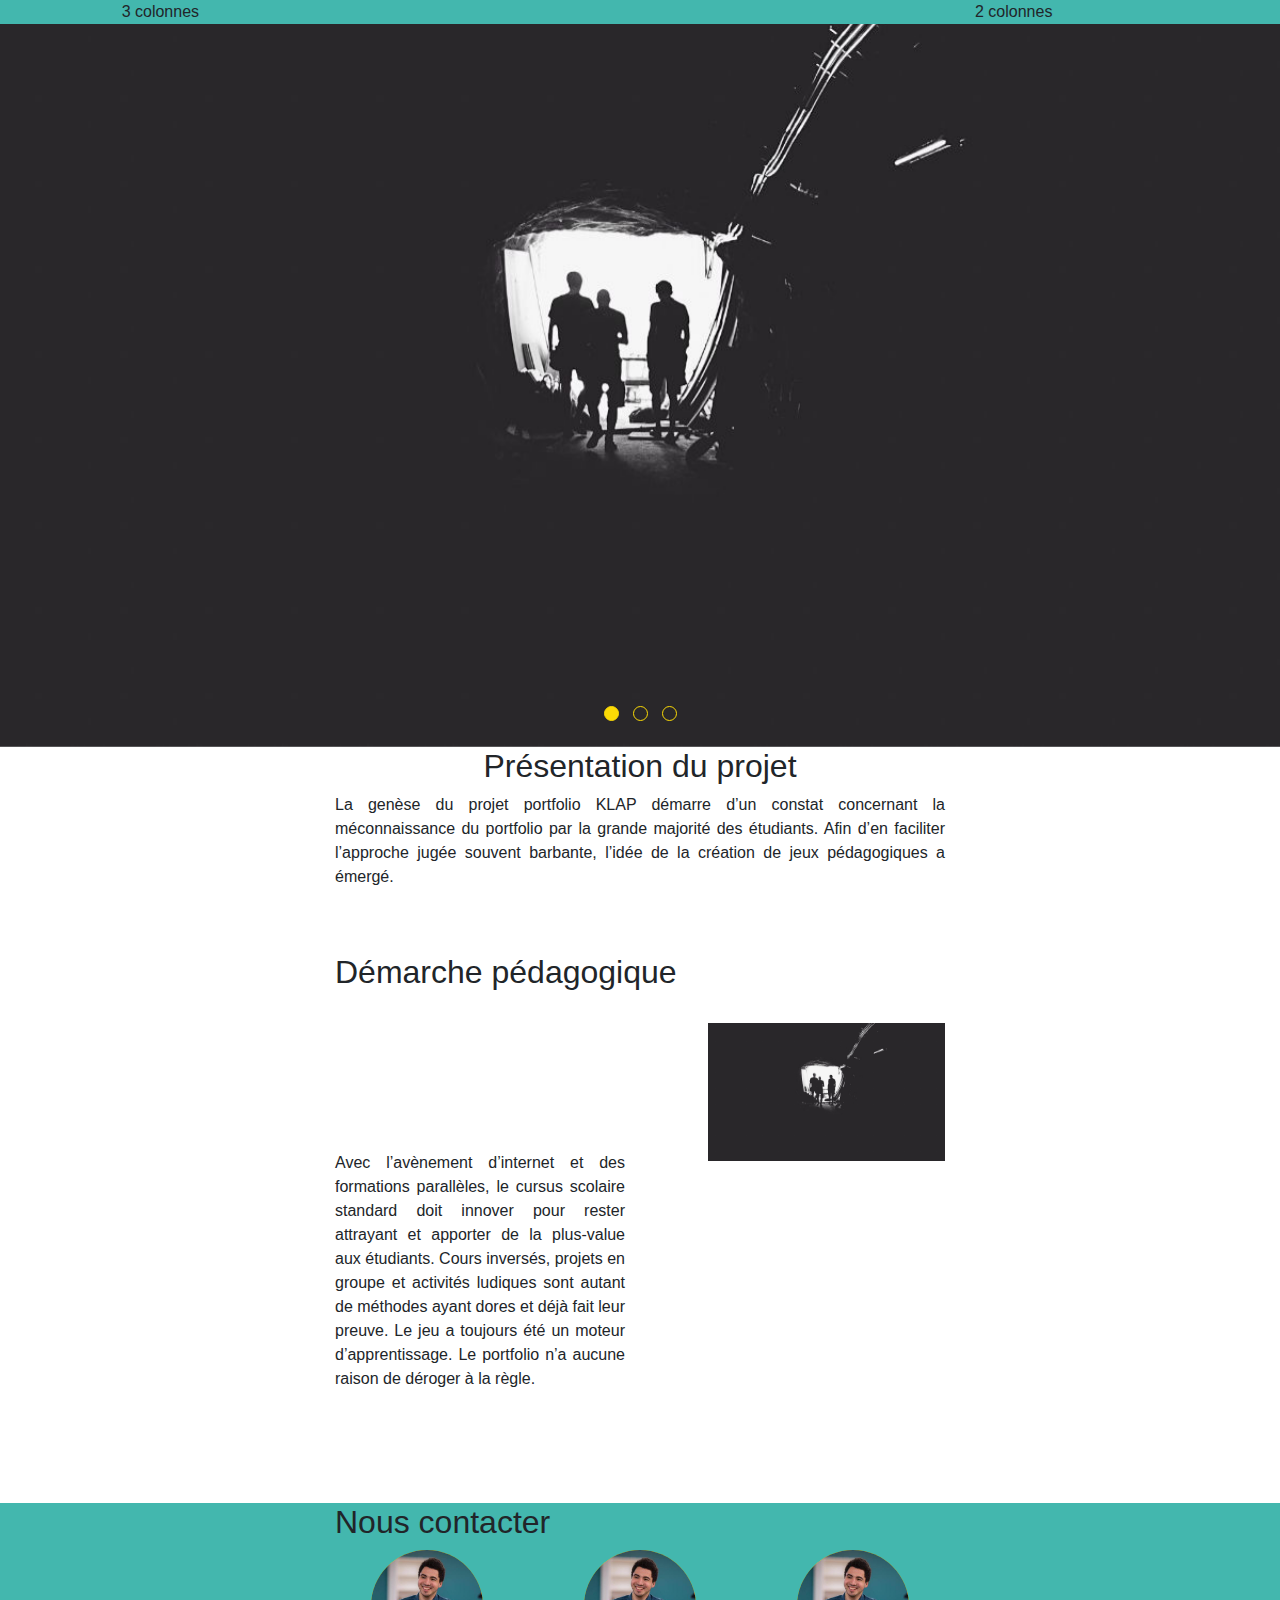
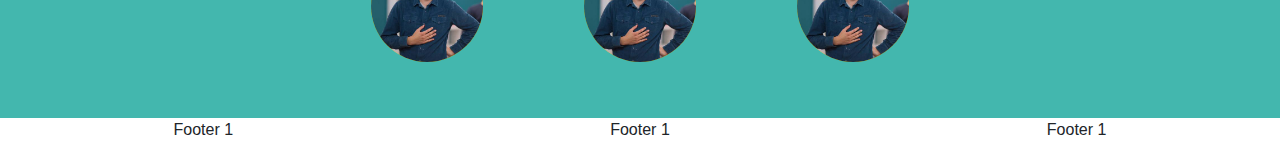
==== index.html @ f83ff52f "Fix responsive" ====
<!DOCTYPE html>
<html lang="fr">
  <head>
    <title>Projet KLAP</title>
     <meta charset="utf-8">
     <meta http-equiv="X-UA-Compatible" content="IE=edge">
     <meta name="viewport" content="width=device-width, initial-scale=1">
     <script src="https://cdnjs.cloudflare.com/ajax/libs/popper.js/1.14.3/umd/popper.min.js"></script>
     <link rel="stylesheet" href="bootstrap/css/bootstrap.css">
     <script src="bootstrap/js/jquery.min.js"></script>
     <script src="bootstrap/js/bootstrap.min.js"></script>

     <!-- HTML5 Shim and Respond.js IE8 support of HTML5 elements and media queries -->
  <!-- WARNING: Respond.js doesn't work if you view the page via file:// -->
  <!--[if lt IE 9]>
    <script src="https://oss.maxcdn.com/html5shiv/3.7.3/html5shiv.min.js"></script>
    <script src="https://oss.maxcdn.com/respond/1.4.2/respond.min.js"></script>
  <![endif]-->
   <link href="css/style.css" rel="stylesheet">
 </head>
  <body>
    <header class="container-fluid fixed-top primary-color">
      <div class="row">
        <div class="offset-3 col-5 offset-sm-1 col-sm-3">3 colonnes</div>
        <nav class="offset-1 col-2 offset-sm-5 col-sm-2">2 colonnes</nav>
      </div>
    </header>

    <section class="container-fluid">
      <div class="row">
      	<div id="slider-container" class="col-12">
	        <div id="sliderMenu" class="carousel slide" data-ride="carousel">
	          <ul class="carousel-indicators">
	            <li data-target="#sliderMenu" data-slide-to="0" class="active"></li>
	            <li data-target="#sliderMenu" data-slide-to="1"></li>
	            <li data-target="#sliderMenu" data-slide-to="2"></li>
	          </ul>
	          <div class="carousel-inner">
	            <div class="carousel-item active">
	              <img src="images/la.jpg" class= "img-fluid" alt="Los Angeles">
	            </div>
	            <div class="carousel-item">
	              <img src="images/chicago.jpg" class= "img-fluid" alt="Chicago">
	            </div>
	            <div class="carousel-item">
	              <img src="images/ny.jpg" class= "img-fluid" alt="New York">
	            </div>
	          </div>
        	</div>
        </div>
      </div>
    </section>

    <section class="container-fluid pb-5">
      <div class="row">
    	<div class = "col-xl-6 col-lg-8 col-md-10 offset-xl-3 offset-lg-2 offset-md-1">
	      <div class="row">
	        <div class="col-12">
	        	<div class="row">
	        		<h2 class= "text-center col-12">Présentation du projet</h2>
	        	</div>

	          	<div class="row">
		          <p class="text-justify col-12">
		              La genèse du projet portfolio KLAP démarre d’un constat
		              concernant la méconnaissance du portfolio par la grande
		              majorité des étudiants. Afin d’en faciliter l’approche jugée souvent
		              barbante, l’idée de la création de jeux pédagogiques a émergé.
		           </p>
		        </div>
	        </div>
	      </div>
	      <div class="row">
	        <div class="col-12">
	        	<div class="row">
	        		<div class="col-12 mt-5 mb-4  text-left">
	        			<h2>Démarche pédagogique</h2>
	        		</div>
	        	</div>
	            <div class="row">
	              <p class="col-md-6 py-5 mt-9 text-justify">
	                Avec l’avènement d’internet et des
	                formations parallèles, le cursus
	                scolaire standard doit innover pour
	                rester attrayant et apporter de la
	                plus-value aux étudiants. Cours
	                inversés, projets en groupe et
	                activités ludiques sont autant de
	                méthodes ayant dores et déjà fait
	                leur preuve. Le jeu a toujours été un
	                moteur d’apprentissage. Le portfolio
	                n’a aucune raison de déroger à la
	                règle.
	              </p>
	              <div class="offset-md-1 col-md-5">
	              	<img class="img-fluid" src="images/la.jpg" alt="Pédagogie"/>
	              </div>
	            </div>
	        </div>
	      </div>
      </div>
    </section>

    <section class="container-fluid pb-5 primary-color" id="contact">
    <div class="row">
    	<div class = "col-xl-6 col-lg-8 col-md-10 offset-xl-3 offset-lg-2 offset-md-1">
	      <div class="row">
	      	<div class="col-12">
	      		<h2>Nous contacter</h2>
	      	</div>
	      </div>
	      <div class="row">
	        <div class="col-md-4 pb-2">
	        	<div class="row">
	        		<div class= "col-8 offset-2">
	        			<img class="img-fluid contact-profil" src="images/marco_kouyate.jpg" alt="Marco Kouyaté"/>
	        		</div>
	        	</div>
	      	</div>
	        <div class="col-md-4 pb-2">
	        	<div class="row">
	        		<div class= "col-8 offset-2">
	        			<img class="img-fluid contact-profil" src="images/marco_kouyate.jpg" alt="Marco Kouyaté"/>
	        		</div>
	        	</div>
	      	</div>
	        <div class="col-md-4 pb-2">
	        	<div class="row">
	        		<div class= "col-8 offset-2">
	        			<img class="img-fluid contact-profil" src="images/marco_kouyate.jpg" alt="Marco Kouyaté"/>
	        		</div>
	        	</div>
	      	</div>
	      </div>
	     </div>
      </div>
    </section>

    <footer>
      <div class="row">
      	<div class="col-md-4">
      		<p class="text-center">Footer 1</p>
      	</div>
      	<div class="col-md-4">
      		<p class="text-center">Footer 1</p>
      	</div>
      	<div class="col-md-4">
      		<p class="text-center">Footer 1</p>
      	</div>
      </div>
    </footer>
  </body>
</html>
---- css/style.css ----
/*
[class*="col-"], footer {
  font-family: Open Sans, sans-serif;
  background-color: lightgreen;
  border: 2px solid black;
  border-radius: 6px;
  text-align: center;
}
*/
@font-face {
 font-family: "Open Sans";
 src: url("/fonts/Open_Sans/OpenSans-Regular.ttf");
}

h1{
   font-weight:bold;
   font-size: 1.5rem;
}

#slider-container {
  padding: 0px;
}

.carousel-inner img {
      width: 100%;
      height: 100%;
  }

.carousel-indicators li {
  height:15px;
  width:15px;
  margin: 0px 7px;
  background-color: transparent;
  border: 1px solid rgba(251, 218, 6, 1);
  border-radius: 90px;

}

.carousel-indicators .active{
    background-color: rgba(251, 218, 6, 1);
}


.mt-9 {
  margin-top: 5rem !important;
}

.primary-color {
  background-color : #43b7ae; /*vert-bleu*/ 
}

.contact-profil {
  background-color : #fbda06; /*jaune*/
  height: auto;
  border-radius: 100%;
}
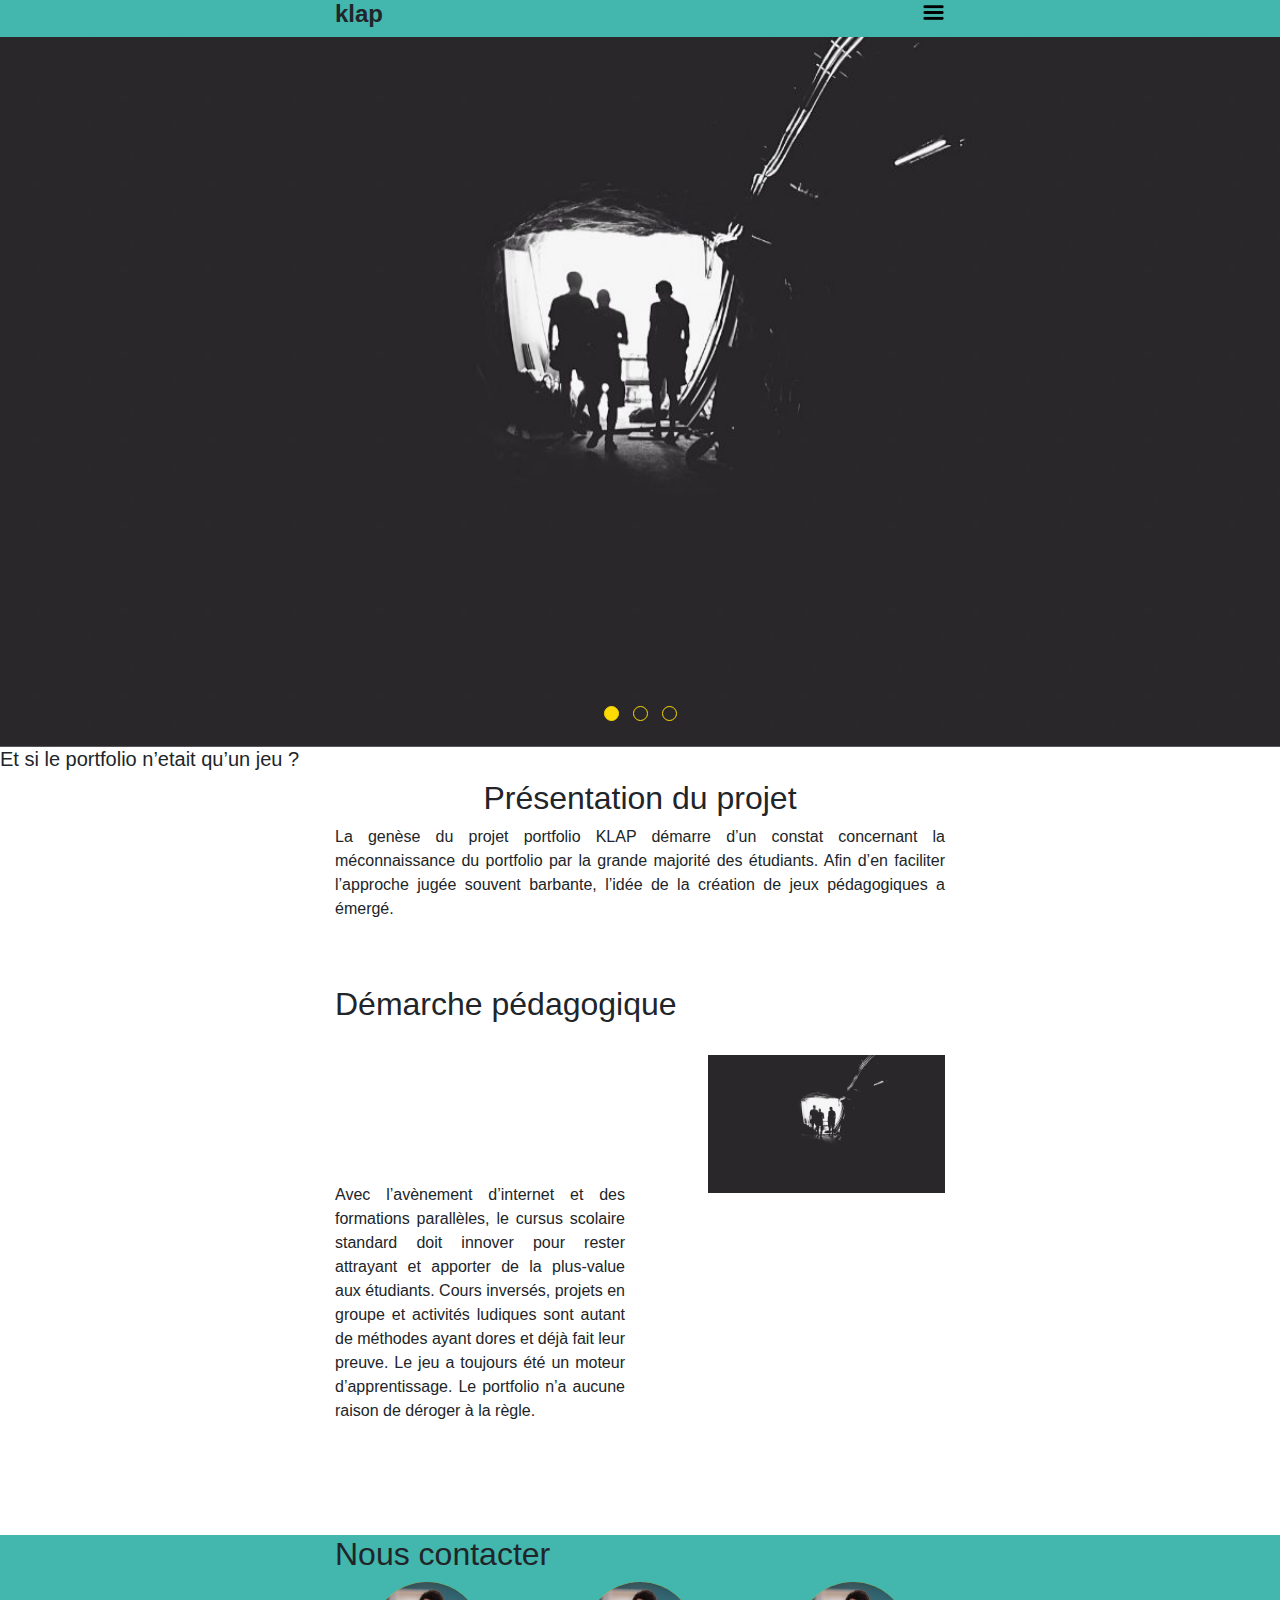
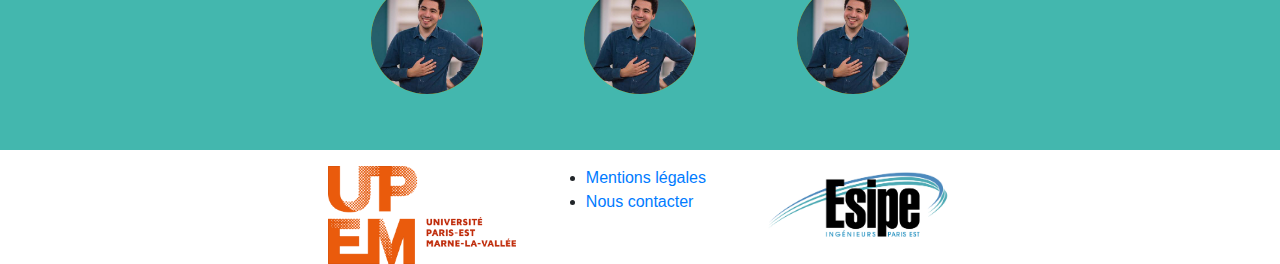
==== commit 7afff6ae: "logo + responsive layout" ====
--- a/index.html
+++ b/index.html
@@ -20,10 +20,19 @@
  </head>
   <body>
     <header class="container-fluid fixed-top primary-color">
-      <div class="row">
-        <div class="offset-3 col-5 offset-sm-1 col-sm-3">3 colonnes</div>
-        <nav class="offset-1 col-2 offset-sm-5 col-sm-2">2 colonnes</nav>
-      </div>
+        <div class="row">
+            <div class = "col-xl-6 col-lg-8 col-md-10 offset-xl-3 offset-lg-2 offset-md-1">
+                <div class="row">
+                    <div class="col-6">
+                        <h1>klap</h1>
+                    </div>
+                    <nav class="offset-5 col-1">
+                        <img class="img-fluid" src="images/menu-icon.png" alt="Menu icon">
+                    </nav>
+                </div>
+            </div>
+        </div>
+
     </header>
 
     <section class="container-fluid">
@@ -47,7 +56,7 @@
 	            </div>
 	          </div>
         	</div>
-        </div>
+        </div><h5>Et si le portfolio n’etait qu’un jeu ?</h5>
       </div>
     </section>
 
@@ -136,17 +145,24 @@
       </div>
     </section>
 
-    <footer>
+    <footer class="mt-3">
       <div class="row">
-      	<div class="col-md-4">
-      		<p class="text-center">Footer 1</p>
-      	</div>
-      	<div class="col-md-4">
-      		<p class="text-center">Footer 1</p>
-      	</div>
-      	<div class="col-md-4">
-      		<p class="text-center">Footer 1</p>
-      	</div>
+          <div class = "col-xl-6 col-lg-8 col-md-10 offset-xl-3 offset-lg-2 offset-md-1">
+              <div class="row">
+                <div class="col-md-4">
+                    <img src="images/UPEM_LOGO_EDITION72DPI.png" class= "img-fluid" alt="UPEM Logo">
+                </div>
+                <div class="col-md-4">
+                    <ul>
+                        <li><a href="">Mentions légales</a></li>
+                        <li><a href="">Nous contacter</a></li>
+                    </ul>
+                </div>
+                <div class="col-md-4">
+                    <img src="images/Logo_ESIPE.png" class= "img-fluid" alt="ESIPE	Logo">
+                </div>
+              </div>
+          </div>
       </div>
     </footer>
   </body>
--- a/css/style.css
+++ b/css/style.css
@@ -53,4 +53,5 @@
   background-color : #fbda06; /*jaune*/
   height: auto;
   border-radius: 100%;
-}+}
+
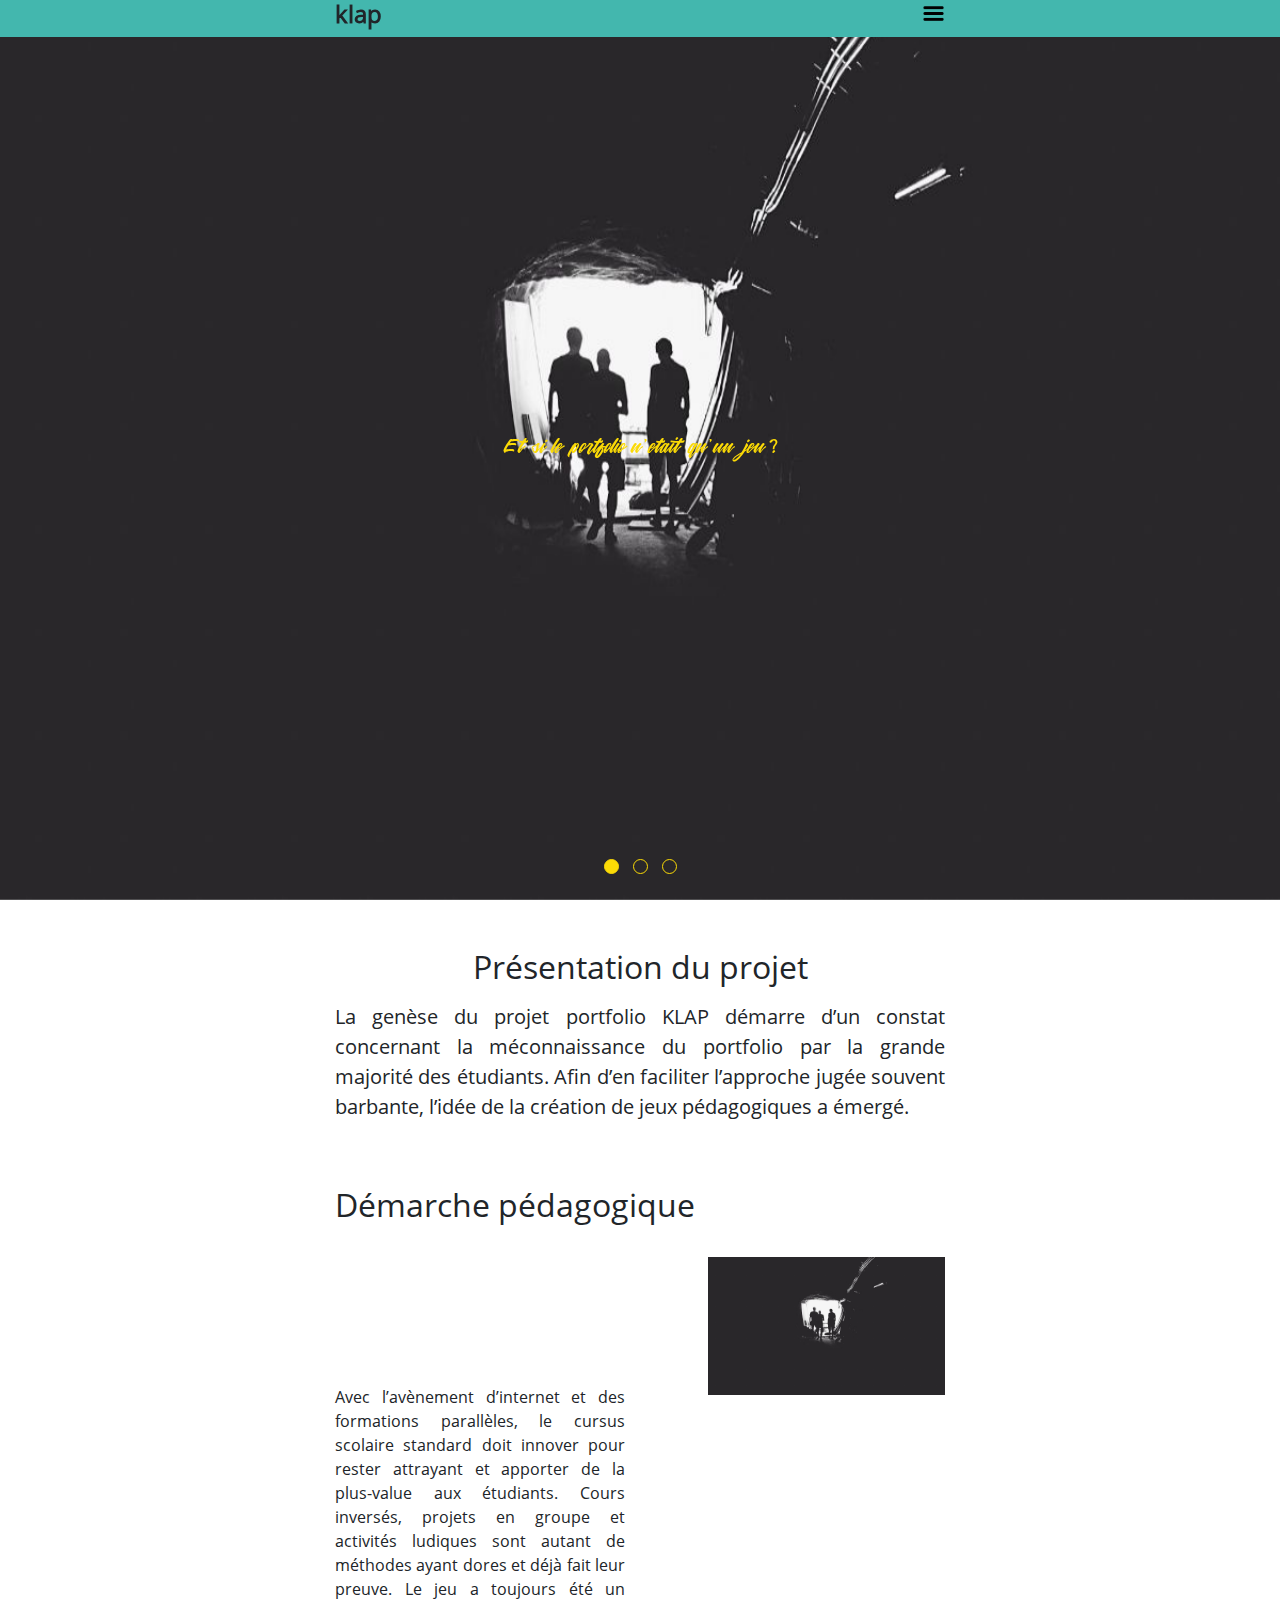
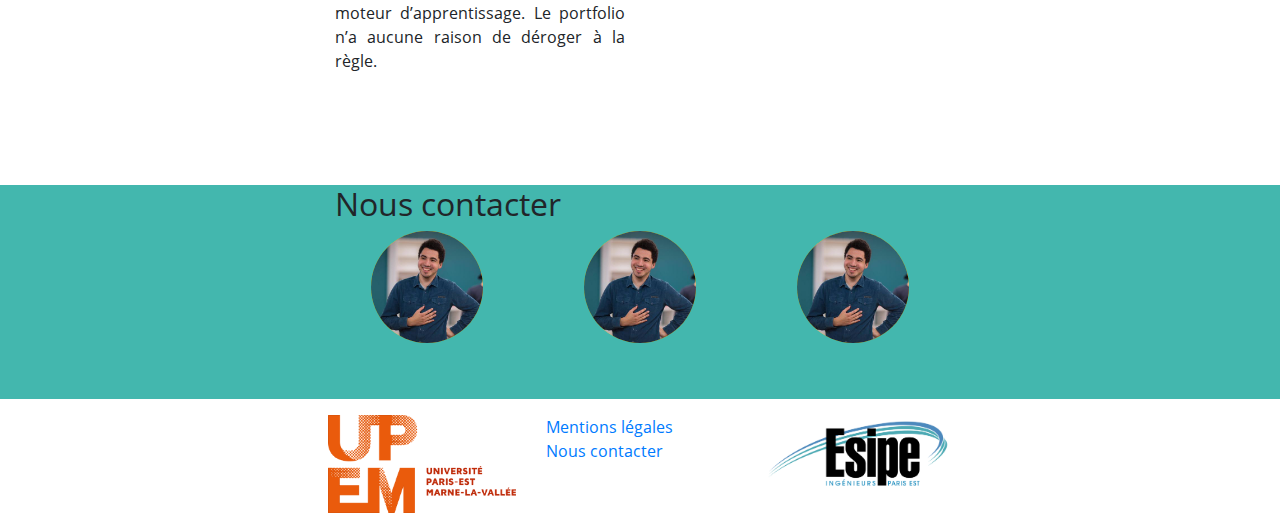
==== commit fb35a045: "Subtitle and slider height from viewport" ====
--- a/index.html
+++ b/index.html
@@ -56,21 +56,22 @@
 	            </div>
 	          </div>
         	</div>
-        </div><h5>Et si le portfolio n’etait qu’un jeu ?</h5>
+			<h5 id="subtitle">Et si le portfolio n’etait qu’un jeu ?</h5>
+        </div>
       </div>
     </section>
 
-    <section class="container-fluid pb-5">
+    <section class="container-fluid pt-5 pb-5">
       <div class="row">
     	<div class = "col-xl-6 col-lg-8 col-md-10 offset-xl-3 offset-lg-2 offset-md-1">
 	      <div class="row">
 	        <div class="col-12">
-	        	<div class="row">
+	        	<div class="row pb-2">
 	        		<h2 class= "text-center col-12">Présentation du projet</h2>
 	        	</div>
 
 	          	<div class="row">
-		          <p class="text-justify col-12">
+		          <p class="text-justify col-12 lead">
 		              La genèse du projet portfolio KLAP démarre d’un constat
 		              concernant la méconnaissance du portfolio par la grande
 		              majorité des étudiants. Afin d’en faciliter l’approche jugée souvent
@@ -153,7 +154,7 @@
                     <img src="images/UPEM_LOGO_EDITION72DPI.png" class= "img-fluid" alt="UPEM Logo">
                 </div>
                 <div class="col-md-4">
-                    <ul>
+                    <ul class="list-unstyled">
                         <li><a href="">Mentions légales</a></li>
                         <li><a href="">Nous contacter</a></li>
                     </ul>
--- a/css/style.css
+++ b/css/style.css
@@ -7,9 +7,20 @@
   text-align: center;
 }
 */
+
+
 @font-face {
  font-family: "Open Sans";
- src: url("/fonts/Open_Sans/OpenSans-Regular.ttf");
+ src: url("../fonts/Open_Sans/OpenSans-Regular.ttf");
+}
+
+@font-face {
+    font-family: "Mattilda";
+    src: url("../fonts/Mattilda.otf");
+}
+
+body   {
+    font-family: "Open Sans", sans-serif;
 }
 
 h1{
@@ -55,3 +66,22 @@
   border-radius: 100%;
 }
 
+
+#slider-container {
+    position : relative;
+}
+
+
+
+.carousel-item img {
+    height: 100vh;
+}
+
+#subtitle {
+    position: absolute;
+    top: 50%;
+    left: 50%;
+    transform: translate(-50%, -50%);
+    color : #fbda06;
+    font-family: "Mattilda", serif;
+}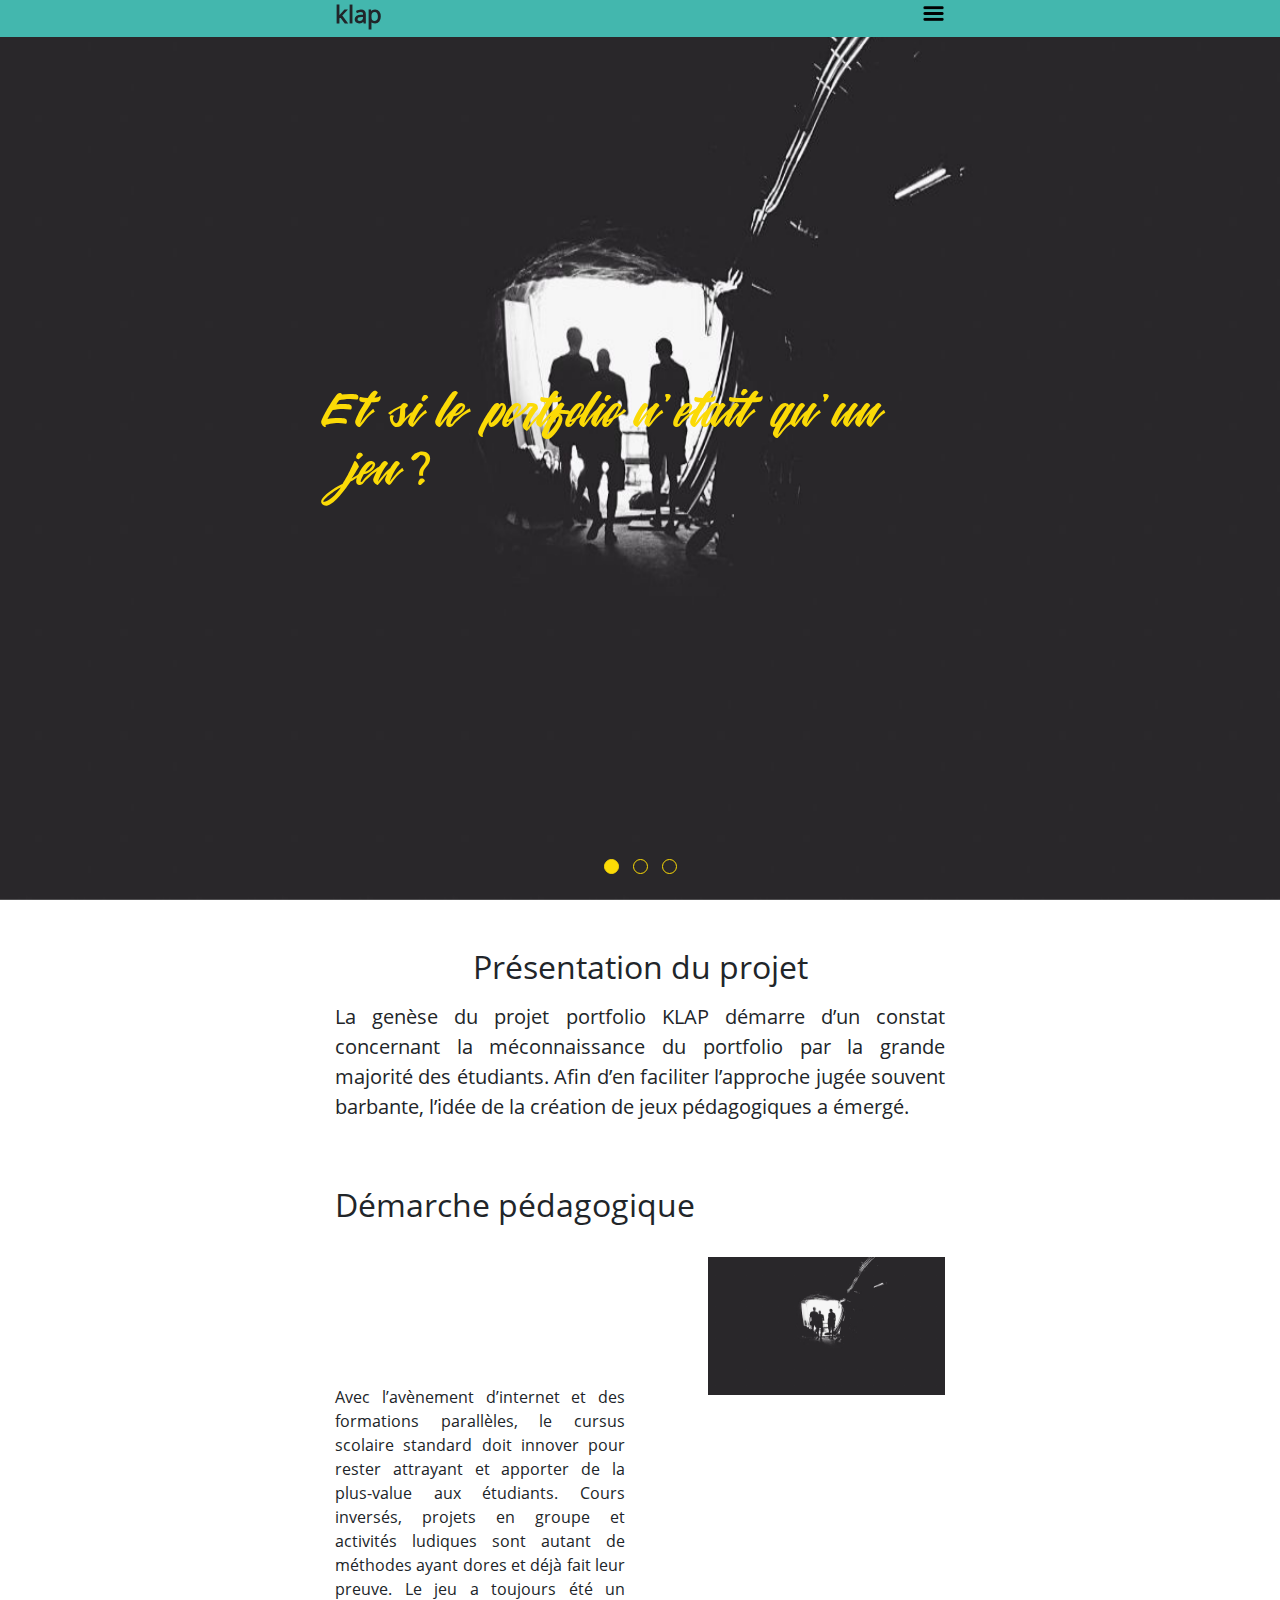
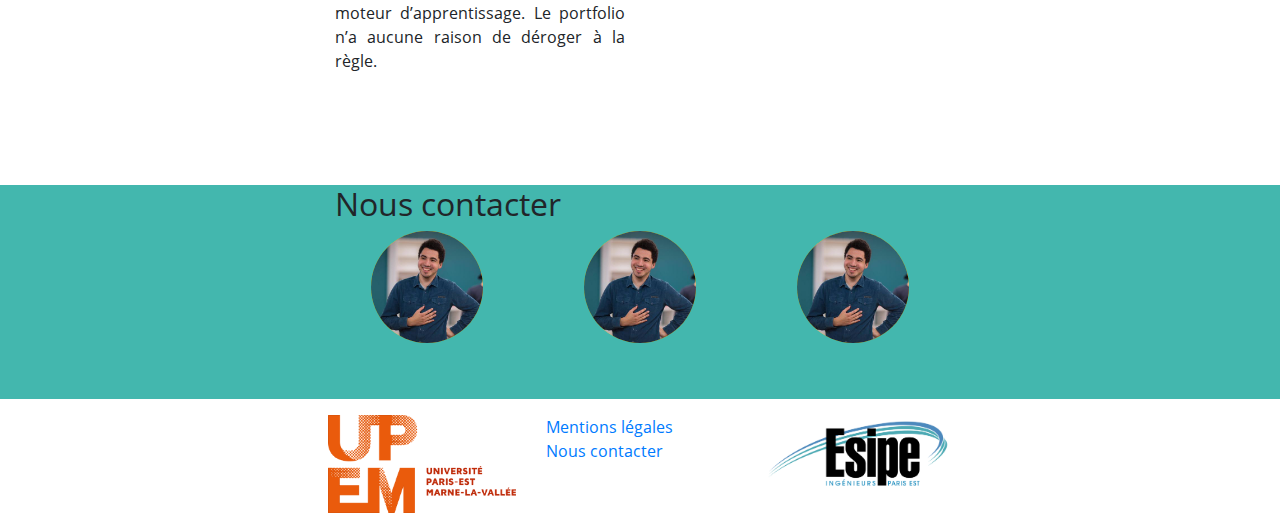
==== commit b7b2c346: "Push for Axel" ====
--- a/index.html
+++ b/index.html
@@ -166,5 +166,7 @@
           </div>
       </div>
     </footer>
+
+	<script src="js/script.js"></script>
   </body>
 </html>
--- a/css/style.css
+++ b/css/style.css
@@ -72,7 +72,6 @@
 }
 
 
-
 .carousel-item img {
     height: 100vh;
 }
@@ -84,4 +83,5 @@
     transform: translate(-50%, -50%);
     color : #fbda06;
     font-family: "Mattilda", serif;
+    font-size: 3rem;
 }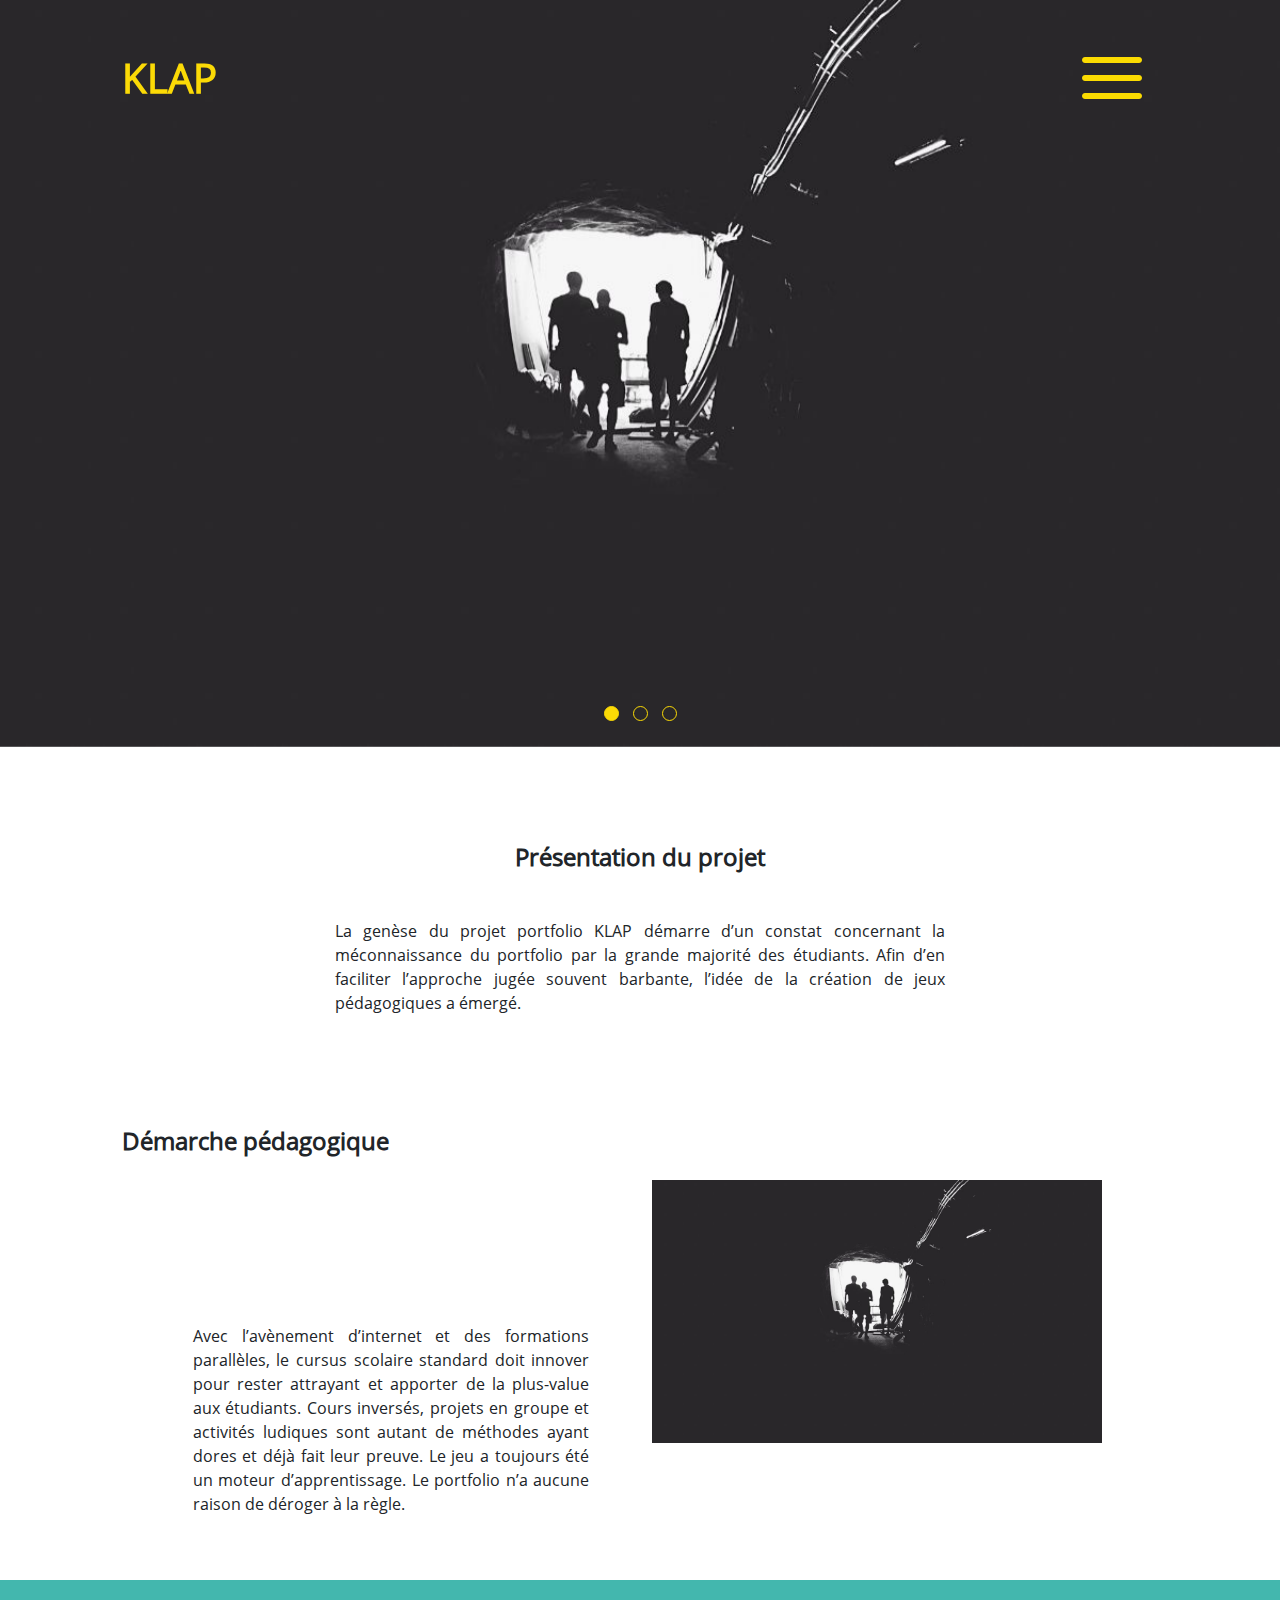
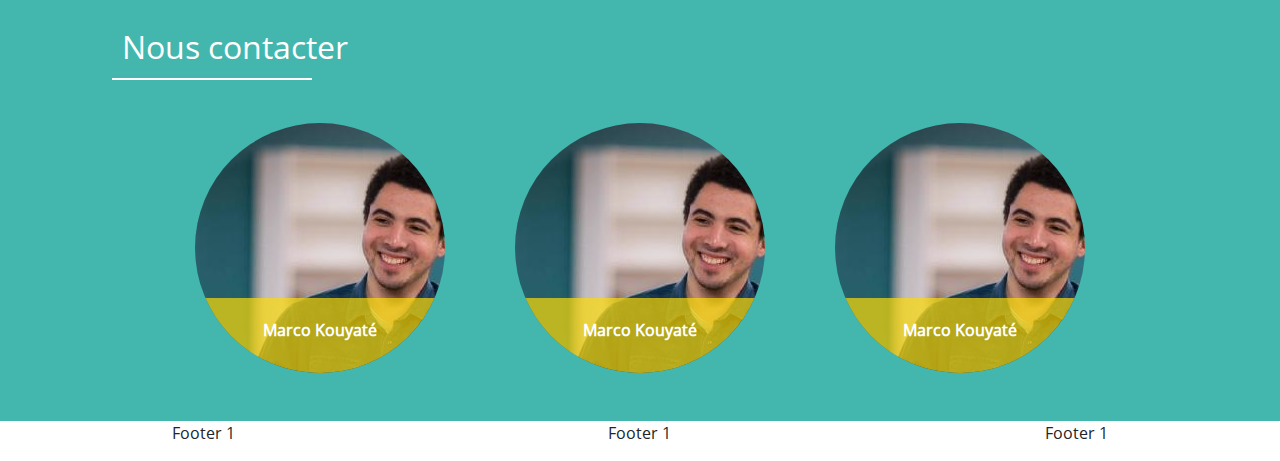
==== commit 640821f9: "v1" ====
--- a/index.html
+++ b/index.html
@@ -19,20 +19,24 @@
    <link href="css/style.css" rel="stylesheet">
  </head>
   <body>
-    <header class="container-fluid fixed-top primary-color">
-        <div class="row">
-            <div class = "col-xl-6 col-lg-8 col-md-10 offset-xl-3 offset-lg-2 offset-md-1">
-                <div class="row">
-                    <div class="col-6">
-                        <h1>klap</h1>
-                    </div>
-                    <nav class="offset-5 col-1">
-                        <img class="img-fluid" src="images/menu-icon.png" alt="Menu icon">
-                    </nav>
-                </div>
-            </div>
+    <div id="menu" class="menu d-none">
+      <div class="h-100 d-flex align-items-center justify-content-center flex-column">
+        <a href="index.html" class="p-sm-3">Accueil</a>
+        <a href="html/nomjeu1.html" class="p-sm-3">Nom Jeu 1</a>
+        <a href="html/nomjeu2.html" class="p-sm-3">Nom Jeu 2</a>
+        <a href="html/ressources.html" class="p-sm-3">Ressources</a>
+        <a href="html/contact.html" class="p-sm-3">Contact</a>
+      </div>
+    </div>
+    <header class="container-fluid menuCover">
+      <div class="row">
+        <div class="offset-3 col-5 offset-sm-1 col-sm-3 mt-5">
+          <div class="d-none d-sm-block logo">KLAP</div>
         </div>
-
+        <nav class="offset-1 col-2 offset-sm-6 col-sm-2 mt-2 mt-sm-5">
+          <img id="burgerMenu" src="images/icons/menu.png" class= "img-fluid" alt="menu">
+        </nav>
+      </div>
     </header>
 
     <section class="container-fluid">
@@ -56,117 +60,101 @@
 	            </div>
 	          </div>
         	</div>
-			<h5 id="subtitle">Et si le portfolio n’etait qu’un jeu ?</h5>
         </div>
       </div>
     </section>
 
-    <section class="container-fluid pt-5 pb-5">
+    <section class="container-fluid my-lg-5">
       <div class="row">
-    	<div class = "col-xl-6 col-lg-8 col-md-10 offset-xl-3 offset-lg-2 offset-md-1">
-	      <div class="row">
-	        <div class="col-12">
-	        	<div class="row pb-2">
-	        		<h2 class= "text-center col-12">Présentation du projet</h2>
-	        	</div>
-
-	          	<div class="row">
-		          <p class="text-justify col-12 lead">
-		              La genèse du projet portfolio KLAP démarre d’un constat
-		              concernant la méconnaissance du portfolio par la grande
-		              majorité des étudiants. Afin d’en faciliter l’approche jugée souvent
-		              barbante, l’idée de la création de jeux pédagogiques a émergé.
-		           </p>
-		        </div>
-	        </div>
-	      </div>
-	      <div class="row">
-	        <div class="col-12">
-	        	<div class="row">
-	        		<div class="col-12 mt-5 mb-4  text-left">
-	        			<h2>Démarche pédagogique</h2>
-	        		</div>
-	        	</div>
-	            <div class="row">
-	              <p class="col-md-6 py-5 mt-9 text-justify">
-	                Avec l’avènement d’internet et des
-	                formations parallèles, le cursus
-	                scolaire standard doit innover pour
-	                rester attrayant et apporter de la
-	                plus-value aux étudiants. Cours
-	                inversés, projets en groupe et
-	                activités ludiques sont autant de
-	                méthodes ayant dores et déjà fait
-	                leur preuve. Le jeu a toujours été un
-	                moteur d’apprentissage. Le portfolio
-	                n’a aucune raison de déroger à la
-	                règle.
-	              </p>
-	              <div class="offset-md-1 col-md-5">
-	              	<img class="img-fluid" src="images/la.jpg" alt="Pédagogie"/>
-	              </div>
-	            </div>
-	        </div>
-	      </div>
+        <div class="offset-md-2 col-md-8 offset-lg-3 col-lg-6 mt-5 text-justify">
+          <h1 class="text-center mb-5">Présentation du projet</h1>
+          <p>La genèse du projet portfolio KLAP démarre d’un constat
+          concernant la méconnaissance du portfolio par la grande
+          majorité des étudiants. Afin d’en faciliter l’approche jugée souvent
+          barbante, l’idée de la création de jeux pédagogiques a émergé.</p>
+        </div>
       </div>
     </section>
 
-    <section class="container-fluid pb-5 primary-color" id="contact">
-    <div class="row">
-    	<div class = "col-xl-6 col-lg-8 col-md-10 offset-xl-3 offset-lg-2 offset-md-1">
-	      <div class="row">
-	      	<div class="col-12">
-	      		<h2>Nous contacter</h2>
-	      	</div>
-	      </div>
-	      <div class="row">
-	        <div class="col-md-4 pb-2">
-	        	<div class="row">
-	        		<div class= "col-8 offset-2">
-	        			<img class="img-fluid contact-profil" src="images/marco_kouyate.jpg" alt="Marco Kouyaté"/>
-	        		</div>
-	        	</div>
-	      	</div>
-	        <div class="col-md-4 pb-2">
-	        	<div class="row">
-	        		<div class= "col-8 offset-2">
-	        			<img class="img-fluid contact-profil" src="images/marco_kouyate.jpg" alt="Marco Kouyaté"/>
-	        		</div>
-	        	</div>
-	      	</div>
-	        <div class="col-md-4 pb-2">
-	        	<div class="row">
-	        		<div class= "col-8 offset-2">
-	        			<img class="img-fluid contact-profil" src="images/marco_kouyate.jpg" alt="Marco Kouyaté"/>
-	        		</div>
-	        	</div>
-	      	</div>
+    <section class="container-fluid">
+      <div class="row">
+        <div class="offset-md-1 col-10 mt-5 mb-3">
+          <h1>Démarche pédagogique</h1>
+        </div>
+      </div>
+      <div class="row d-flex justify-content-center">
+        <p class="order-1 order-md-0 col-12 col-md-4 py-5 mt-md-9 mr-md-5 text-justify">
+             Avec l’avènement d’internet et des
+             formations parallèles, le cursus
+             scolaire standard doit innover pour
+             rester attrayant et apporter de la
+             plus-value aux étudiants. Cours
+             inversés, projets en groupe et
+             activités ludiques sont autant de
+             méthodes ayant dores et déjà fait
+             leur preuve. Le jeu a toujours été un
+             moteur d’apprentissage. Le portfolio
+             n’a aucune raison de déroger à la
+             règle.
+           </p>
+           <div class="order-0 order-md-1 text-center">
+             <img class="img-fluid test" src="images/la.jpg" alt="Pédagogie"/>
+           </div>
+       </div>
+      </div>
+    </section>
+
+    <section class="container-fluid bluePart">
+      <div class="row">
+        <div class="col-12">
+          <div class="row">
+            <div class="offset-1 col-12  my-5 ">
+              <h2>Nous contacter</h2>
+            </div>
+          </div>
+	      <div class="row mb-5 d-flex justify-content-center text-center">
+          <div class="col-md-4 col-lg-3 m-2 m-md-0">
+  	        <div class="m-2 contact-thumbnail m-auto">
+              <div class="contact-infos">
+                <span class="infos-name">Marco Kouyaté</span>
+                <p>Etudiant en filière IMAC<br>ESIPE UPEM<br><br>contact@gmail.com</p>
+              </div>
+  	      	</div>
+          </div>
+          <div class="col-md-4 col-lg-3 m-2 m-md-0">
+  	        <div class="m-2 contact-thumbnail m-auto">
+              <div class="contact-infos">
+                <span class="infos-name">Marco Kouyaté</span>
+                <p>Etudiant en filière IMAC<br>ESIPE UPEM<br><br>contact@gmail.com</p>
+              </div>
+  	      	</div>
+          </div>
+          <div class="col-md-4 col-lg-3 m-2 m-md-0">
+  	        <div class="m-2 contact-thumbnail m-auto">
+              <div class="contact-infos">
+                <span class="infos-name">Marco Kouyaté</span>
+                <p>Etudiant en filière IMAC<br>ESIPE UPEM<br><br>contact@gmail.com</p>
+              </div>
+  	      	</div>
+          </div>
 	      </div>
 	     </div>
       </div>
     </section>
 
-    <footer class="mt-3">
+    <footer>
       <div class="row">
-          <div class = "col-xl-6 col-lg-8 col-md-10 offset-xl-3 offset-lg-2 offset-md-1">
-              <div class="row">
-                <div class="col-md-4">
-                    <img src="images/UPEM_LOGO_EDITION72DPI.png" class= "img-fluid" alt="UPEM Logo">
-                </div>
-                <div class="col-md-4">
-                    <ul class="list-unstyled">
-                        <li><a href="">Mentions légales</a></li>
-                        <li><a href="">Nous contacter</a></li>
-                    </ul>
-                </div>
-                <div class="col-md-4">
-                    <img src="images/Logo_ESIPE.png" class= "img-fluid" alt="ESIPE	Logo">
-                </div>
-              </div>
-          </div>
+      	<div class="col-md-4">
+      		<p class="text-center">Footer 1</p>
+      	</div>
+      	<div class="col-md-4">
+      		<p class="text-center">Footer 1</p>
+      	</div>
+      	<div class="col-md-4">
+      		<p class="text-center">Footer 1</p>
+      	</div>
       </div>
     </footer>
-
-	<script src="js/script.js"></script>
+    <script src="js/burgerMenu.js"></script>
   </body>
 </html>
--- a/css/style.css
+++ b/css/style.css
@@ -23,9 +23,85 @@
     font-family: "Open Sans", sans-serif;
 }
 
+body {
+  font-family:"Open Sans",sans-serif;
+  width:100%;
+  height:100%;
+
+}
+
 h1{
    font-weight:bold;
    font-size: 1.5rem;
+}
+
+h2::before{
+  position:absolute;
+  left:0px;
+  bottom:-10px;
+  margin:5px;
+  height:2px;
+  width:200px;
+  background-color: black;
+  content: "";
+}
+
+.bluePart h2::before{
+  position:absolute;
+  left:0px;
+  bottom:-10px;
+  margin:5px;
+  height:2px;
+  width:200px;
+  background-color: white;
+  content: "";
+}
+
+button {
+  border: none;
+  background-color: #fbda06;
+  color:white;
+  font-weight: bold;
+  font-size: 1.5rem;
+  border-radius: 20px;
+}
+
+button:hover{
+  background-color: #43b7ae;
+}
+
+.logo {
+  font-size: 2.5rem;
+  font-weight: bold;
+  color:#fbda06;
+}
+
+.menu{
+  position:fixed;
+  top:0px;
+  left:0px;
+  width:100%;
+  height:100%;
+  background-color: rgba(67, 183, 174, 0.9);
+  z-index:9999;
+}
+
+.menu a {
+  color:white;
+  font-size: 3rem;
+  font-weight: bold;
+}
+
+.menu a:hover {
+  text-decoration: none;
+  color:#fbda06;
+  font-size: 3rem;
+  font-weight: bold;
+}
+
+.menuCover{
+  position:absolute;
+  z-index:999;
 }
 
 #slider-container {
@@ -51,29 +127,143 @@
     background-color: rgba(251, 218, 6, 1);
 }
 
-
-.mt-9 {
-  margin-top: 5rem !important;
-}
-
-.primary-color {
-  background-color : #43b7ae; /*vert-bleu*/ 
-}
-
-.contact-profil {
-  background-color : #fbda06; /*jaune*/
-  height: auto;
+@media (min-width: 768px) {
+  .mt-md-9 {
+    margin-top: 6rem !important;
+  }
+}
+
+.contact-thumbnail {
+  position: relative;
+  overflow: hidden;
   border-radius: 100%;
-}
-
-
-#slider-container {
-    position : relative;
-}
-
-
-.carousel-item img {
-    height: 100vh;
+  background-image: url('../images/marco_kouyate.jpg');
+  height: 250px;
+  width: 250px;
+}
+
+
+.contact-infos {
+  position:absolute;
+  bottom:-70%;
+  left:0px;
+  width:100%;
+  height:100%;
+  background-color: rgba(251, 218, 6, 0.7);
+  transition: all 0.5s;
+}
+
+.infos-name {
+  font-weight: bold;
+  position:relative;
+  top:20px;
+  transition: all 0.5s;
+}
+
+.contact-infos p {
+  position:relative;
+  top:80px;
+}
+
+.contact-thumbnail:hover .contact-infos{
+  color:#212529;
+  bottom:0%;
+}
+
+.contact-thumbnail:hover .infos-name {
+  top:40px;
+}
+
+/* Jeu 1 */
+
+.header_infos {
+  position:absolute;
+  left:0px;
+  text-align: center;
+}
+
+.header_title {
+  font-size: 2.5rem;
+  font-weight: bold;
+}
+
+.key_number_icon {
+  position:absolute;
+  top:-10px;
+  left:0px;
+}
+
+.key_number {
+  font-weight: bold;
+  font-size: 4rem;
+  position:relative;
+}
+
+.key_number_specification {
+  position:relative;
+  top:-20px;
+}
+
+#burgerMenu{
+  min-width: 40px;
+  margin-right:5px;
+}
+
+.bluePart{
+  background-color: #43b7ae;
+  color:white;
+}
+
+.title {
+  font-size: 2rem;
+  font-weight: bold;
+}
+
+.examples {
+  position:relative;
+  background-image: url('../images/example.jpg');
+  background-size: cover;
+  height: 200px;
+  width: 200px;
+  overflow: hidden;
+}
+
+.example_infos {
+  position:relative;
+  bottom:-75%;
+  left:0px;
+  height:25%;
+  width:100%;
+  background-color: rgba(251, 218, 6, 0.7);
+  color: white;
+}
+.rotate{
+  -ms-transform: rotate(0deg);
+  -webkit-transform: rotate(0deg);
+  transform: rotate(0deg);
+}
+
+
+@media screen and (max-width: 768px) {
+
+
+  button {
+    font-size: 3vw;
+  }
+
+  .header_title {
+    font-size: 5vw;
+  }
+
+  .rotate{
+    -ms-transform: rotate(90deg);
+    -webkit-transform: rotate(90deg);
+    transform: rotate(90deg);
+  }
+}
+
+.test{
+  max-width: 450px;
 }
 
 #subtitle {
@@ -84,4 +274,4 @@
     color : #fbda06;
     font-family: "Mattilda", serif;
     font-size: 3rem;
-}+}
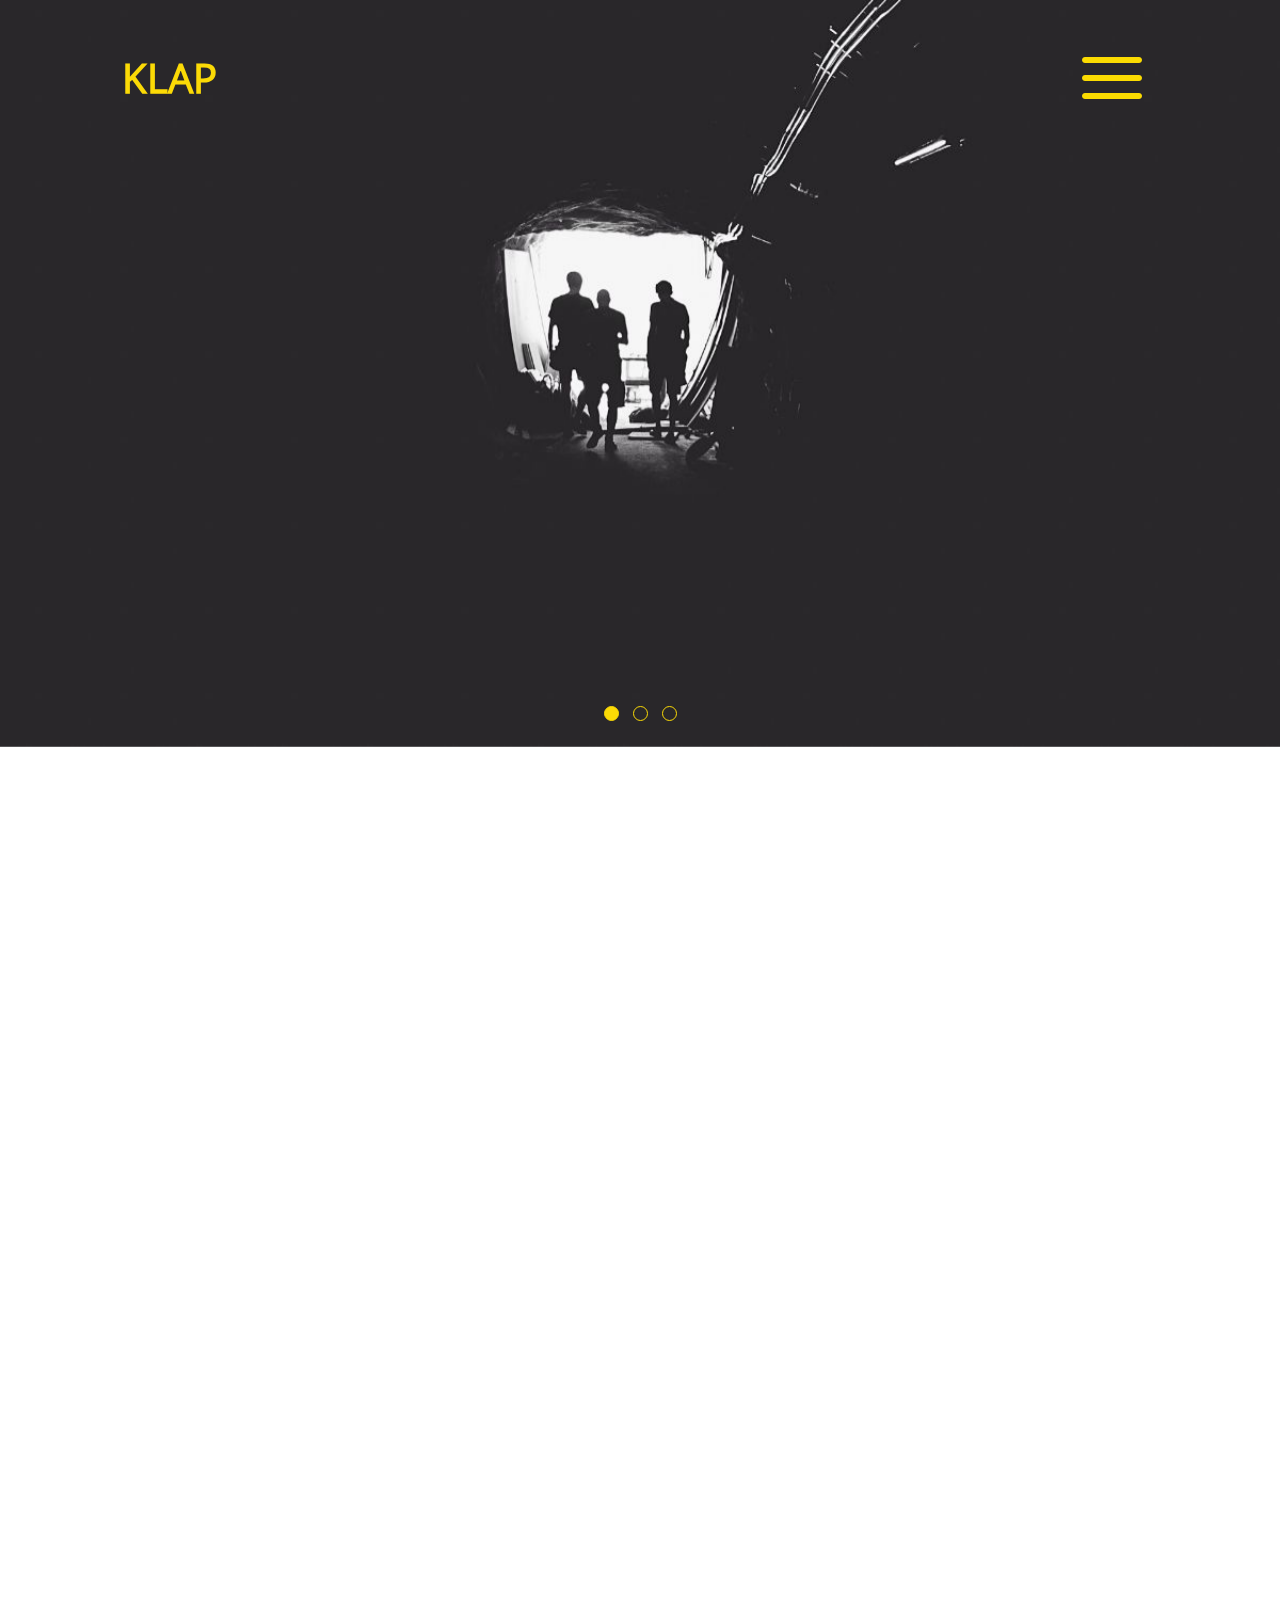
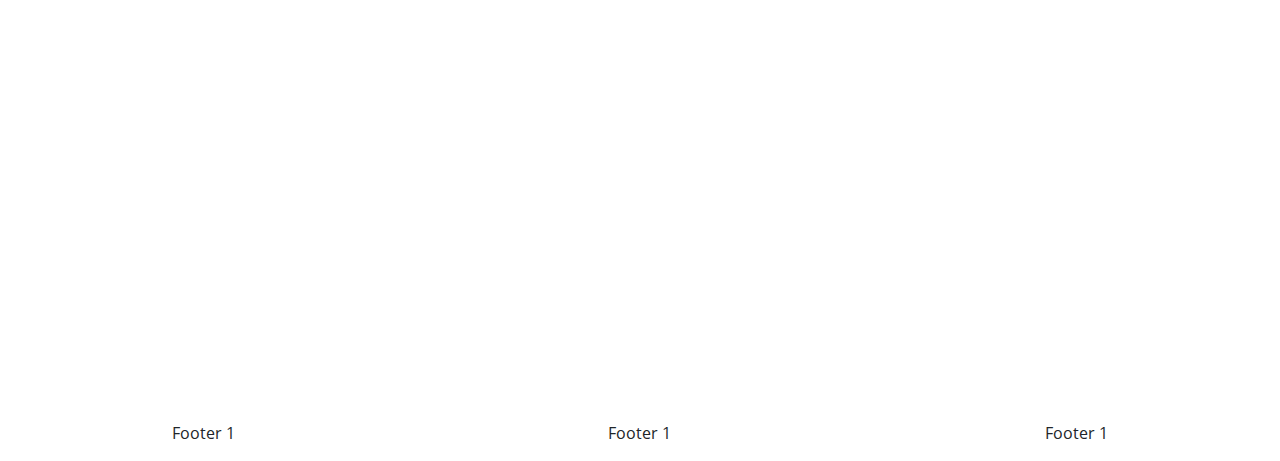
==== commit c005b4f1: "debut animation js" ====
--- a/index.html
+++ b/index.html
@@ -66,7 +66,7 @@
 
     <section class="container-fluid my-lg-5">
       <div class="row">
-        <div class="offset-md-2 col-md-8 offset-lg-3 col-lg-6 mt-5 text-justify">
+        <div id="project-presentation" class="vanishedT offset-md-2 col-md-8 offset-lg-3 col-lg-6 mt-5 text-justify">
           <h1 class="text-center mb-5">Présentation du projet</h1>
           <p>La genèse du projet portfolio KLAP démarre d’un constat
           concernant la méconnaissance du portfolio par la grande
@@ -78,12 +78,12 @@
 
     <section class="container-fluid">
       <div class="row">
-        <div class="offset-md-1 col-10 mt-5 mb-3">
+        <div id="demarche-title" class="vanishedR offset-md-1 col-10 mt-5 mb-3">
           <h1>Démarche pédagogique</h1>
         </div>
       </div>
       <div class="row d-flex justify-content-center">
-        <p class="order-1 order-md-0 col-12 col-md-4 py-5 mt-md-9 mr-md-5 text-justify">
+        <p id="demarche" class="vanishedR order-1 order-md-0 col-12 col-md-4 py-5 mt-md-9 mr-md-5 text-justify">
              Avec l’avènement d’internet et des
              formations parallèles, le cursus
              scolaire standard doit innover pour
@@ -98,13 +98,13 @@
              règle.
            </p>
            <div class="order-0 order-md-1 text-center">
-             <img class="img-fluid test" src="images/la.jpg" alt="Pédagogie"/>
+             <img id="demarche-picture" class="vanishedL img-fluid test" src="images/la.jpg" alt="Pédagogie"/>
            </div>
        </div>
       </div>
     </section>
 
-    <section class="container-fluid bluePart">
+    <section id="profil" class="vanishedL container-fluid bluePart">
       <div class="row">
         <div class="col-12">
           <div class="row">
@@ -112,7 +112,7 @@
               <h2>Nous contacter</h2>
             </div>
           </div>
-	      <div class="row mb-5 d-flex justify-content-center text-center">
+	      <div id="profil-thumbnail" class="vanishedRT row mb-5 d-flex justify-content-center text-center">
           <div class="col-md-4 col-lg-3 m-2 m-md-0">
   	        <div class="m-2 contact-thumbnail m-auto">
               <div class="contact-infos">
@@ -156,5 +156,6 @@
       </div>
     </footer>
     <script src="js/burgerMenu.js"></script>
+    <script src="js/scrollListener.js"></script>
   </body>
 </html>
--- a/css/style.css
+++ b/css/style.css
@@ -275,3 +275,32 @@
     font-family: "Mattilda", serif;
     font-size: 3rem;
 }
+
+.vanishedR{
+  transform: translateX(-100%);
+  opacity: 0;
+  transition: all 1s ease-out;
+}
+.vanishedRT{
+  transform: translateX(-300%);
+  opacity: 0;
+  transition: all 1s ease-out;
+}
+
+.vanishedL{
+  transform: translateX(100%);
+  opacity: 0;
+  transition: all 1s ease-out;
+}
+
+.vanishedT{
+  transform: translateY(-100%);
+  opacity: 0;
+  transition: all 1s ease-out;
+}
+
+.apparition {
+  opacity: 1;
+  transform: translateX(0%);
+  transform: translateY(0%);
+}
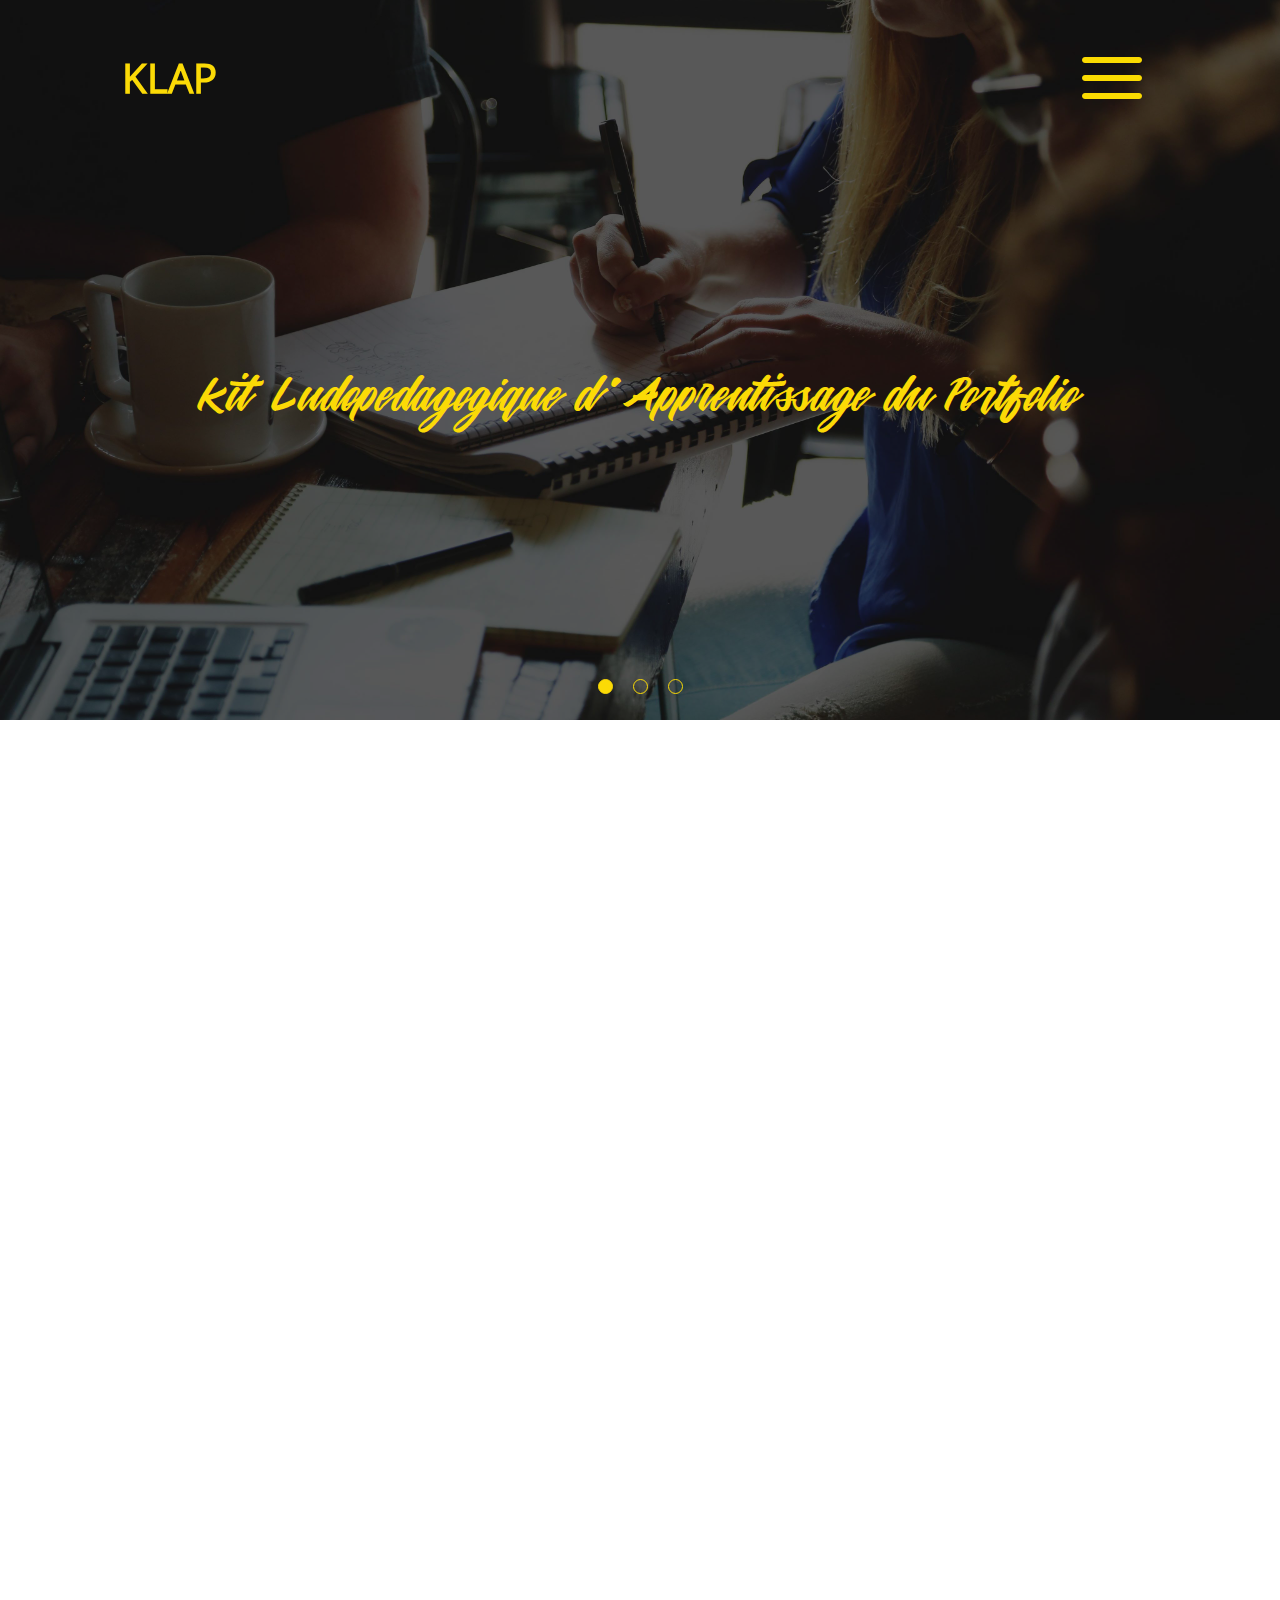
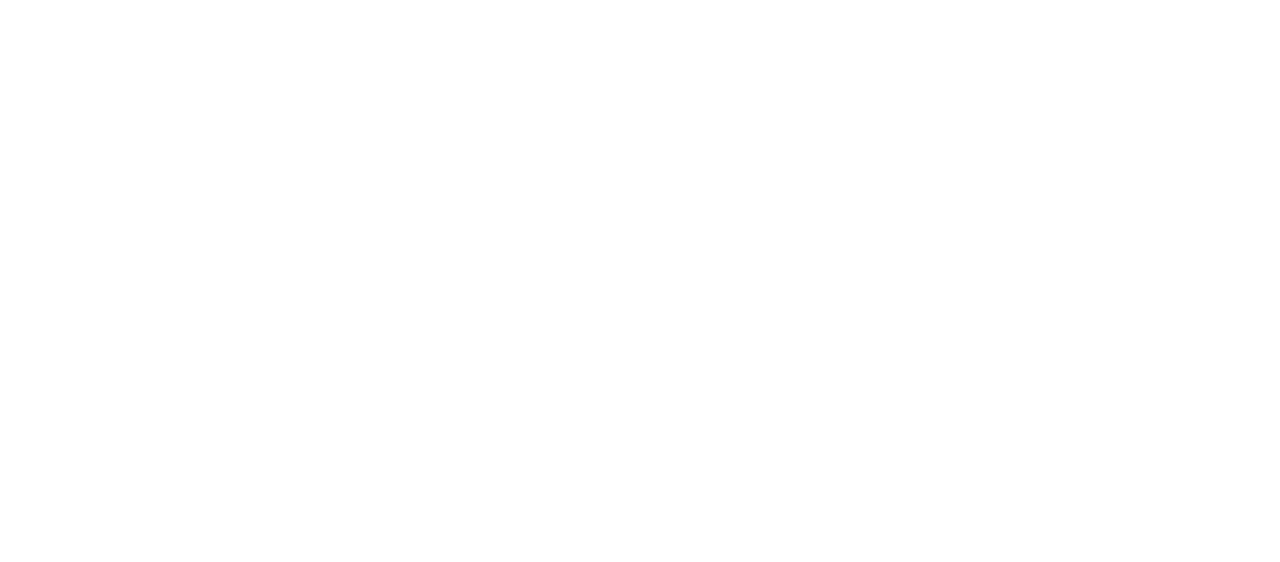
==== commit 74e06b06: "site v2" ====
--- a/index.html
+++ b/index.html
@@ -9,6 +9,7 @@
      <link rel="stylesheet" href="bootstrap/css/bootstrap.css">
      <script src="bootstrap/js/jquery.min.js"></script>
      <script src="bootstrap/js/bootstrap.min.js"></script>
+     <script src="js/carouselInterval.js"></script>
 
      <!-- HTML5 Shim and Respond.js IE8 support of HTML5 elements and media queries -->
   <!-- WARNING: Respond.js doesn't work if you view the page via file:// -->
@@ -50,13 +51,47 @@
 	          </ul>
 	          <div class="carousel-inner">
 	            <div class="carousel-item active">
-	              <img src="images/la.jpg" class= "img-fluid" alt="Los Angeles">
-	            </div>
+                <div class="d-flex align-items-center">
+                  <div class="col-12 mt-sm-5 header_infos">
+                    <div class="row">
+                      <span class="col-12 mt-sm-5 mb-2 header_title">Kit Ludopedagogique d'Apprentissage du Portfolio</span>
+                    </div>
+                  </div>
+                <div class="darker"></div>
+	              <img src="images/students.jpg" class= "img-fluid" alt="students">
+              </div>
+	           </div>
 	            <div class="carousel-item">
-	              <img src="images/chicago.jpg" class= "img-fluid" alt="Chicago">
-	            </div>
+                <div class="d-flex align-items-center">
+                  <div class="col-12 mt-sm-5 header_infos">
+                    <div class="row">
+                      <span class="col-12 mt-sm-5 mb-2 header_title">Vestigium</span>
+                    </div>
+                    <div class="row">
+                      <div class="w-100 d-flex justify-content-center">
+                        <a href="html/nomjeu1.html"><button class="p-3">Accéder au jeu</button></a>
+                      </div>
+                    </div>
+                  </div>
+                  <div class="darker"></div>
+	                 <img src="images/game1.jpg" class= "img-fluid" alt="game1">
+	             </div>
+              </div>
 	            <div class="carousel-item">
-	              <img src="images/ny.jpg" class= "img-fluid" alt="New York">
+                <div class="d-flex align-items-center">
+                  <div class="col-12 mt-sm-5 header_infos">
+                    <div class="row">
+                      <span class="col-12 mt-sm-5 mb-2 header_title">Campagne Brouzoufiennes</span>
+                    </div>
+                    <div class="row">
+                      <div class="w-100 d-flex justify-content-center">
+                        <a href="html/nomjeu2.html"><button class="p-3">Accéder au jeu</button></a>
+                      </div>
+                    </div>
+                  </div>
+                  <div class="darker"></div>
+	                 <img src="images/game1.jpg" class= "img-fluid" alt="game1">
+	             </div>
 	            </div>
 	          </div>
         	</div>
@@ -68,10 +103,11 @@
       <div class="row">
         <div id="project-presentation" class="vanishedT offset-md-2 col-md-8 offset-lg-3 col-lg-6 mt-5 text-justify">
           <h1 class="text-center mb-5">Présentation du projet</h1>
-          <p>La genèse du projet portfolio KLAP démarre d’un constat
-          concernant la méconnaissance du portfolio par la grande
-          majorité des étudiants. Afin d’en faciliter l’approche jugée souvent
-          barbante, l’idée de la création de jeux pédagogiques a émergé.</p>
+          <p>
+            La plateforme KLAP a pour but d'accompagner les étudiants dans l'apprentissage de la démarche portfolio.
+            Ainsi, vous trouverez sur ce site des exemples de portfolio, des jeux ludiques ainsi que des vidéos explicatives sur les enjeux de ces jeux.
+            Si vous êtes enseignant et intéressé par le projet, n'hésitez pas à nous contacter.
+          </p>
         </div>
       </div>
     </section>
@@ -84,7 +120,11 @@
       </div>
       <div class="row d-flex justify-content-center">
         <p id="demarche" class="vanishedR order-1 order-md-0 col-12 col-md-4 py-5 mt-md-9 mr-md-5 text-justify">
-             Avec l’avènement d’internet et des
+            La genèse du projet portfolio KLAP démarre d’un constat
+            concernant la méconnaissance du portfolio par la grande
+            majorité des étudiants. Afin d’en faciliter l’approche jugée souvent
+            barbante, l’idée de la création de jeux pédagogiques a émergé.
+             <br><br>Avec l’avènement d’internet et des
              formations parallèles, le cursus
              scolaire standard doit innover pour
              rester attrayant et apporter de la
@@ -98,7 +138,7 @@
              règle.
            </p>
            <div class="order-0 order-md-1 text-center">
-             <img id="demarche-picture" class="vanishedL img-fluid test" src="images/la.jpg" alt="Pédagogie"/>
+             <img id="demarche-picture" class="vanishedL img-fluid maxw-400" src="images/pedagogie.jpg" alt="Pédagogie"/>
            </div>
        </div>
       </div>
@@ -144,16 +184,6 @@
 
     <footer>
       <div class="row">
-      	<div class="col-md-4">
-      		<p class="text-center">Footer 1</p>
-      	</div>
-      	<div class="col-md-4">
-      		<p class="text-center">Footer 1</p>
-      	</div>
-      	<div class="col-md-4">
-      		<p class="text-center">Footer 1</p>
-      	</div>
-      </div>
     </footer>
     <script src="js/burgerMenu.js"></script>
     <script src="js/scrollListener.js"></script>
--- a/css/style.css
+++ b/css/style.css
@@ -116,15 +116,43 @@
 .carousel-indicators li {
   height:15px;
   width:15px;
-  margin: 0px 7px;
+  margin: 0px 10px;
   background-color: transparent;
   border: 1px solid rgba(251, 218, 6, 1);
   border-radius: 90px;
-
 }
 
 .carousel-indicators .active{
     background-color: rgba(251, 218, 6, 1);
+}
+
+.header_infos {
+  position:absolute;
+  z-index:995;
+  left:0px;
+  text-align: center;
+}
+
+.header_title {
+  font-size: 2.5rem;
+  font-weight: bold;
+}
+
+.carousel-item .header_title{
+  font-size: 3rem;
+  color:#fbda06;
+  font-family: Mattilda;
+  font-weight: normal;
+}
+
+.darker{
+  width:100%;
+  height:100%;
+  background-color: rgba(0, 0, 0, 0.5);
+  position:absolute;
+  top:0px;
+  left:0px;
+  z-index:2;
 }
 
 @media (min-width: 768px) {
@@ -176,17 +204,6 @@
 
 /* Jeu 1 */
 
-.header_infos {
-  position:absolute;
-  left:0px;
-  text-align: center;
-}
-
-.header_title {
-  font-size: 2.5rem;
-  font-weight: bold;
-}
-
 .key_number_icon {
   position:absolute;
   top:-10px;
@@ -245,7 +262,9 @@
 
 
 @media screen and (max-width: 768px) {
-
+  .hidden{
+    display:none;
+  }
 
   button {
     font-size: 3vw;
@@ -253,6 +272,10 @@
 
   .header_title {
     font-size: 5vw;
+  }
+
+  .carousel-item .header_title {
+    font-size: 7vw;
   }
 
   .rotate{
@@ -260,9 +283,18 @@
     -webkit-transform: rotate(90deg);
     transform: rotate(90deg);
   }
-}
-
-.test{
+
+  .carousel-indicators{
+
+    margin:0px;
+  }
+  .carousel-indicators li {
+    height:10px;
+    width:10px;
+  }
+}
+
+.maxw-400{
   max-width: 450px;
 }
 
@@ -276,6 +308,7 @@
     font-size: 3rem;
 }
 
+@media (min-width: 1200px) {
 .vanishedR{
   transform: translateX(-100%);
   opacity: 0;
@@ -294,7 +327,7 @@
 }
 
 .vanishedT{
-  transform: translateY(-100%);
+  transform: translateY(-70%);
   opacity: 0;
   transition: all 1s ease-out;
 }
@@ -304,3 +337,4 @@
   transform: translateX(0%);
   transform: translateY(0%);
 }
+}
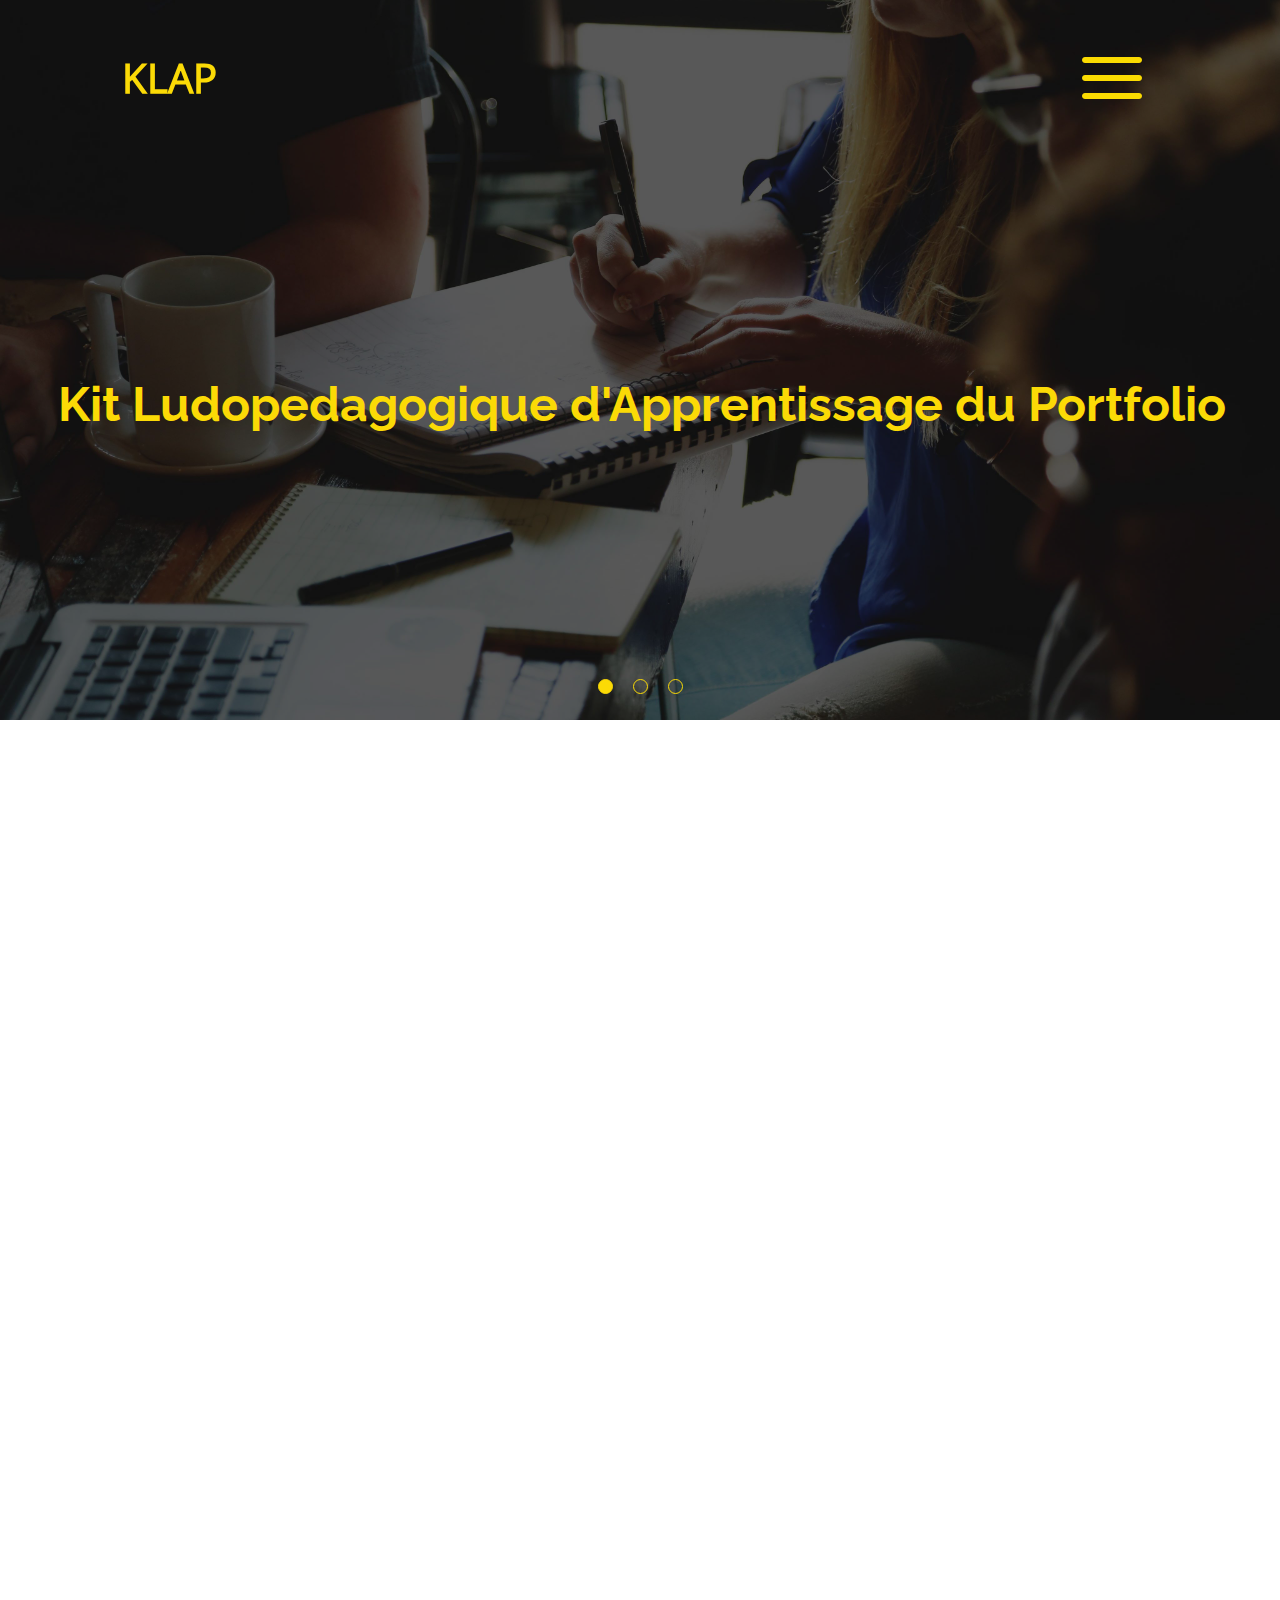
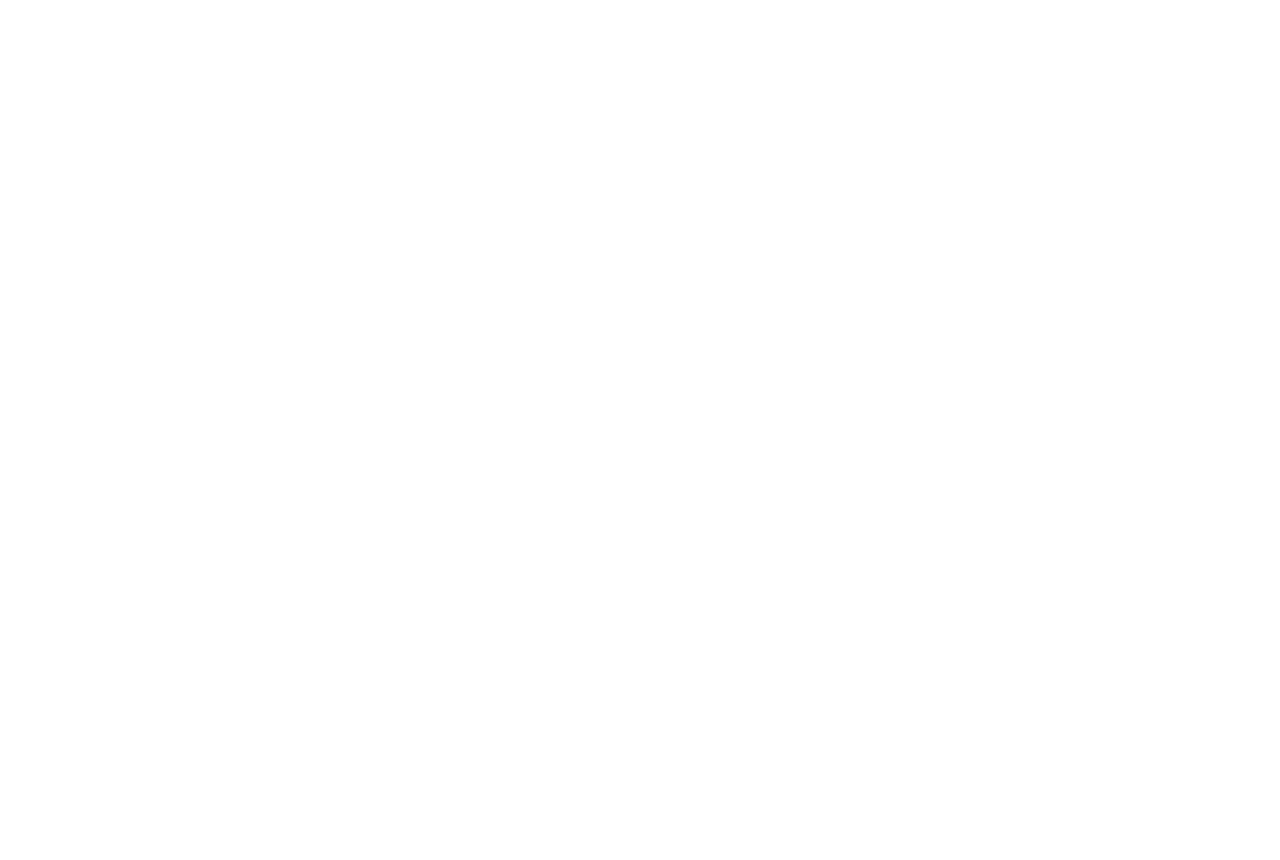
==== commit 6147e7dc: "site v3" ====
--- a/index.html
+++ b/index.html
@@ -18,13 +18,14 @@
     <script src="https://oss.maxcdn.com/respond/1.4.2/respond.min.js"></script>
   <![endif]-->
    <link href="css/style.css" rel="stylesheet">
+   <link href="https://fonts.googleapis.com/css?family=Raleway" rel="stylesheet">
  </head>
   <body>
     <div id="menu" class="menu d-none">
       <div class="h-100 d-flex align-items-center justify-content-center flex-column">
         <a href="index.html" class="p-sm-3">Accueil</a>
-        <a href="html/nomjeu1.html" class="p-sm-3">Nom Jeu 1</a>
-        <a href="html/nomjeu2.html" class="p-sm-3">Nom Jeu 2</a>
+        <a href="html/vestigium.html" class="p-sm-3">Vestigium</a>
+        <a href="html/brouzouf.html" class="p-sm-3">Brouzouf</a>
         <a href="html/ressources.html" class="p-sm-3">Ressources</a>
         <a href="html/contact.html" class="p-sm-3">Contact</a>
       </div>
@@ -35,7 +36,7 @@
           <div class="d-none d-sm-block logo">KLAP</div>
         </div>
         <nav class="offset-1 col-2 offset-sm-6 col-sm-2 mt-2 mt-sm-5">
-          <img id="burgerMenu" src="images/icons/menu.png" class= "img-fluid" alt="menu">
+          <img id="burgerMenu" src="images/icons/menu.png" class= "img-fluid burgerMenu" alt="menu">
         </nav>
       </div>
     </header>
@@ -69,7 +70,7 @@
                     </div>
                     <div class="row">
                       <div class="w-100 d-flex justify-content-center">
-                        <a href="html/nomjeu1.html"><button class="p-3">Accéder au jeu</button></a>
+                        <a href="html/vestigium.html"><button class="p-3">Découvrir</button></a>
                       </div>
                     </div>
                   </div>
@@ -81,11 +82,11 @@
                 <div class="d-flex align-items-center">
                   <div class="col-12 mt-sm-5 header_infos">
                     <div class="row">
-                      <span class="col-12 mt-sm-5 mb-2 header_title">Campagne Brouzoufiennes</span>
+                      <span class="col-12 mt-sm-5 mb-2 header_title">Brouzouf</span>
                     </div>
                     <div class="row">
                       <div class="w-100 d-flex justify-content-center">
-                        <a href="html/nomjeu2.html"><button class="p-3">Accéder au jeu</button></a>
+                        <a href="html/brouzouf.html"><button class="p-3">Découvrir</button></a>
                       </div>
                     </div>
                   </div>
@@ -149,31 +150,69 @@
         <div class="col-12">
           <div class="row">
             <div class="offset-1 col-12  my-5 ">
-              <h2>Nous contacter</h2>
+              <h2>L'équipe</h2>
             </div>
           </div>
 	      <div id="profil-thumbnail" class="vanishedRT row mb-5 d-flex justify-content-center text-center">
           <div class="col-md-4 col-lg-3 m-2 m-md-0">
   	        <div class="m-2 contact-thumbnail m-auto">
-              <div class="contact-infos">
-                <span class="infos-name">Marco Kouyaté</span>
-                <p>Etudiant en filière IMAC<br>ESIPE UPEM<br><br>contact@gmail.com</p>
-              </div>
-  	      	</div>
-          </div>
-          <div class="col-md-4 col-lg-3 m-2 m-md-0">
-  	        <div class="m-2 contact-thumbnail m-auto">
-              <div class="contact-infos">
-                <span class="infos-name">Marco Kouyaté</span>
-                <p>Etudiant en filière IMAC<br>ESIPE UPEM<br><br>contact@gmail.com</p>
-              </div>
-  	      	</div>
-          </div>
-          <div class="col-md-4 col-lg-3 m-2 m-md-0">
-  	        <div class="m-2 contact-thumbnail m-auto">
-              <div class="contact-infos">
-                <span class="infos-name">Marco Kouyaté</span>
-                <p>Etudiant en filière IMAC<br>ESIPE UPEM<br><br>contact@gmail.com</p>
+              <img class="img-fluid" src="images/reine.jpeg" alt="reine">
+              <div class="contact-infos">
+                <span class="infos-name">Reine Ngo Ngue</span>
+                <p>Experte Innovation Pédagogie<br>ESIPE UPEM</p>
+                <a href="https://www.linkedin.com/in/reine-ngo-ngue-60420285/" target="_blank"><img class="img-fluid contact-linkedin" src="images/icons/linkedin.png" alt="Linkedin"></a>
+              </div>
+  	      	</div>
+          </div>
+          <div class="col-md-4 col-lg-3 m-2 m-md-0">
+  	        <div class="m-2 contact-thumbnail m-auto">
+              <img class="img-fluid" src="images/benoit.jpg" alt="benoit">
+              <div class="contact-infos">
+                <span class="infos-name">Benoit Jacquet <br>Faucillon</span>
+                <p>Responsable filière GM<br>ESIPE UPEM</p>
+                <a href="https://www.linkedin.com/in/benoitjacquet/" target="_blank"><img class="img-fluid contact-linkedin" src="images/icons/linkedin.png" alt="Linkedin"></a>
+              </div>
+  	      	</div>
+          </div>
+          <div class="col-md-4 col-lg-3 m-2 m-md-0">
+  	        <div class="m-2 contact-thumbnail m-auto">
+              <img class="img-fluid" src="images/vincent.jpeg" alt="vincent">
+              <div class="contact-infos">
+                <span class="infos-name">Vincent Roger</span>
+                <p>Game Designer<br>Indépendant</p>
+                <a href="https://www.linkedin.com/in/vincent-roger-b4592119/" target="_blank"><img class="img-fluid contact-linkedin" src="images/icons/linkedin.png" alt="vincent"></a>
+              </div>
+  	      	</div>
+          </div>
+	      </div>
+        <div id="profil-thumbnail2" class="vanishedRT row mb-5 d-flex justify-content-center text-center">
+          <div class="col-md-4 col-lg-3 m-2 m-md-0">
+  	        <div class="m-2 contact-thumbnail m-auto">
+              <img class="img-fluid" src="images/marco.jpeg" alt="marco">
+              <div class="contact-infos">
+                <span class="infos-name">Marco Kouyate</span>
+                <p>Ingénieur créatif<br>ESIPE UPEM</p>
+                <a href="https://www.linkedin.com/in/marcokouyate/" target="_blank"><img class="img-fluid contact-linkedin" src="images/icons/linkedin.png" alt="Linkedin"></a>
+              </div>
+  	      	</div>
+          </div>
+          <div class="col-md-4 col-lg-3 m-2 m-md-0">
+  	        <div class="m-2 contact-thumbnail m-auto">
+              <img class="img-fluid" src="images/marion.jpg" alt="marion">
+              <div class="contact-infos">
+                <span class="infos-name">Marion Seminel</span>
+                <p>Ingénieur créatif<br>ESIPE UPEM</p>
+                <a href="https://www.linkedin.com/in/marion-s%C3%A9minel-b8ab21137/" target="_blank"><img class="img-fluid contact-linkedin" src="images/icons/linkedin.png" alt="Linkedin"></a>
+              </div>
+  	      	</div>
+          </div>
+          <div class="col-md-4 col-lg-3 m-2 m-md-0">
+  	        <div class="m-2 contact-thumbnail m-auto">
+              <img class="img-fluid" src="images/axel.jpeg" alt="axel">
+              <div class="contact-infos">
+                <span class="infos-name">Axel Donadio</span>
+                <p>Ingénieur créatif<br>ESIPE UPEM</p>
+                <a href="https://www.linkedin.com/in/axel-donadio-373921130/" target="_blank"><img class="img-fluid contact-linkedin" src="images/icons/linkedin.png" alt="vincent"></a>
               </div>
   	      	</div>
           </div>
--- a/css/style.css
+++ b/css/style.css
@@ -67,6 +67,7 @@
 }
 
 button:hover{
+  cursor:pointer;
   background-color: #43b7ae;
 }
 
@@ -93,6 +94,7 @@
 }
 
 .menu a:hover {
+  cursor:pointer;
   text-decoration: none;
   color:#fbda06;
   font-size: 3rem;
@@ -109,11 +111,12 @@
 }
 
 .carousel-inner img {
-      width: 100%;
-      height: 100%;
-  }
+    width: 100%;
+    height: 100%;
+}
 
 .carousel-indicators li {
+  cursor:pointer;
   height:15px;
   width:15px;
   margin: 0px 10px;
@@ -134,6 +137,7 @@
 }
 
 .header_title {
+  margin-left: 2px;
   font-size: 2.5rem;
   font-weight: bold;
 }
@@ -141,8 +145,8 @@
 .carousel-item .header_title{
   font-size: 3rem;
   color:#fbda06;
-  font-family: Mattilda;
-  font-weight: normal;
+  font-family: 'Raleway', sans-serif;
+  font-weight: bold;
 }
 
 .darker{
@@ -165,7 +169,6 @@
   position: relative;
   overflow: hidden;
   border-radius: 100%;
-  background-image: url('../images/marco_kouyate.jpg');
   height: 250px;
   width: 250px;
 }
@@ -182,10 +185,18 @@
 }
 
 .infos-name {
-  font-weight: bold;
-  position:relative;
-  top:20px;
+  font-size:15px;
+  font-weight: bold;
+  position:relative;
+  top:10px;
   transition: all 0.5s;
+}
+
+.contact-linkedin {
+  position:absolute;
+  bottom:40px;
+  right:50%;
+  transform:translateX(45%);
 }
 
 .contact-infos p {
@@ -199,11 +210,16 @@
 }
 
 .contact-thumbnail:hover .infos-name {
-  top:40px;
+  top:50px;
 }
 
 /* Jeu 1 */
 
+.img-header{
+  height:500px;
+  width:1900px;
+}
+
 .key_number_icon {
   position:absolute;
   top:-10px;
@@ -221,7 +237,8 @@
   top:-20px;
 }
 
-#burgerMenu{
+.burgerMenu{
+  cursor:pointer;
   min-width: 40px;
   margin-right:5px;
 }
@@ -298,16 +315,6 @@
   max-width: 450px;
 }
 
-#subtitle {
-    position: absolute;
-    top: 50%;
-    left: 50%;
-    transform: translate(-50%, -50%);
-    color : #fbda06;
-    font-family: "Mattilda", serif;
-    font-size: 3rem;
-}
-
 @media (min-width: 1200px) {
 .vanishedR{
   transform: translateX(-100%);
@@ -338,3 +345,9 @@
   transform: translateY(0%);
 }
 }
+
+@media (min-width: 1650px) {
+  .carousel-indicators{
+    margin-bottom: 7vw;
+  }
+}
